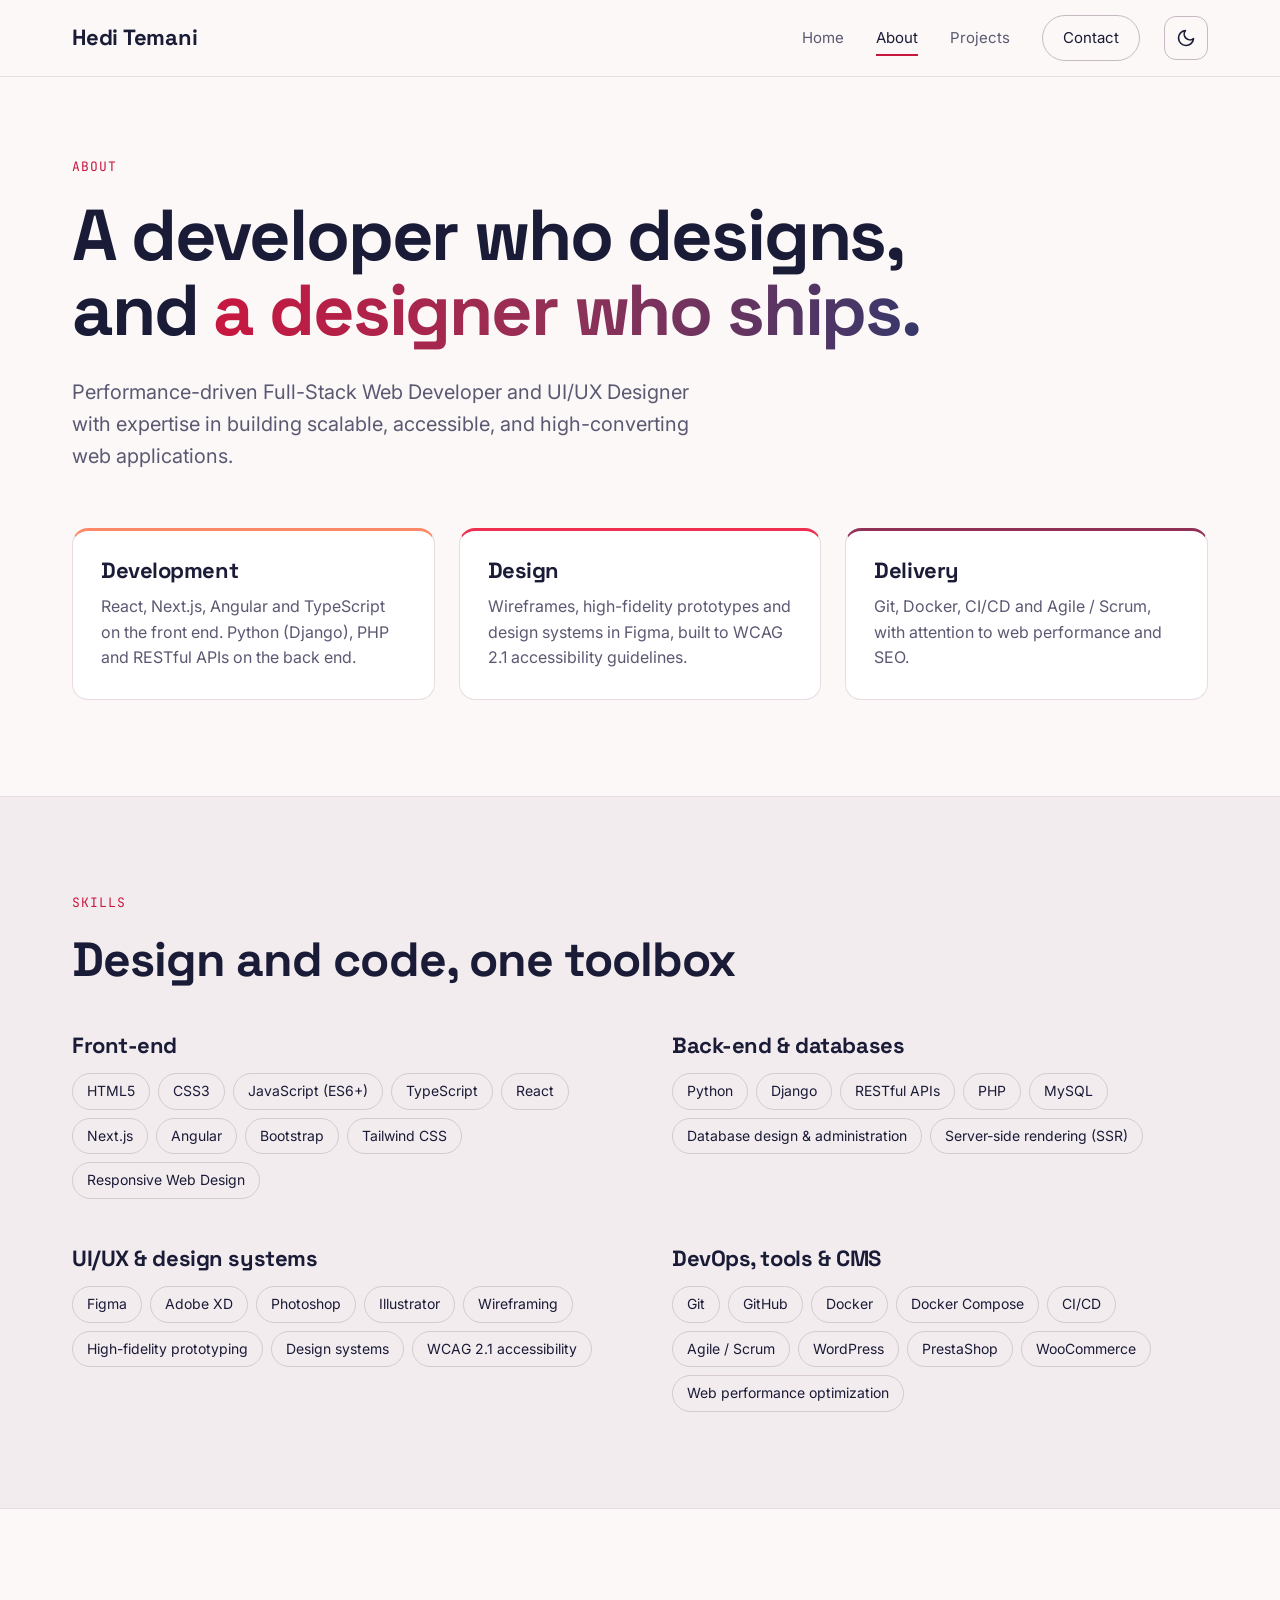
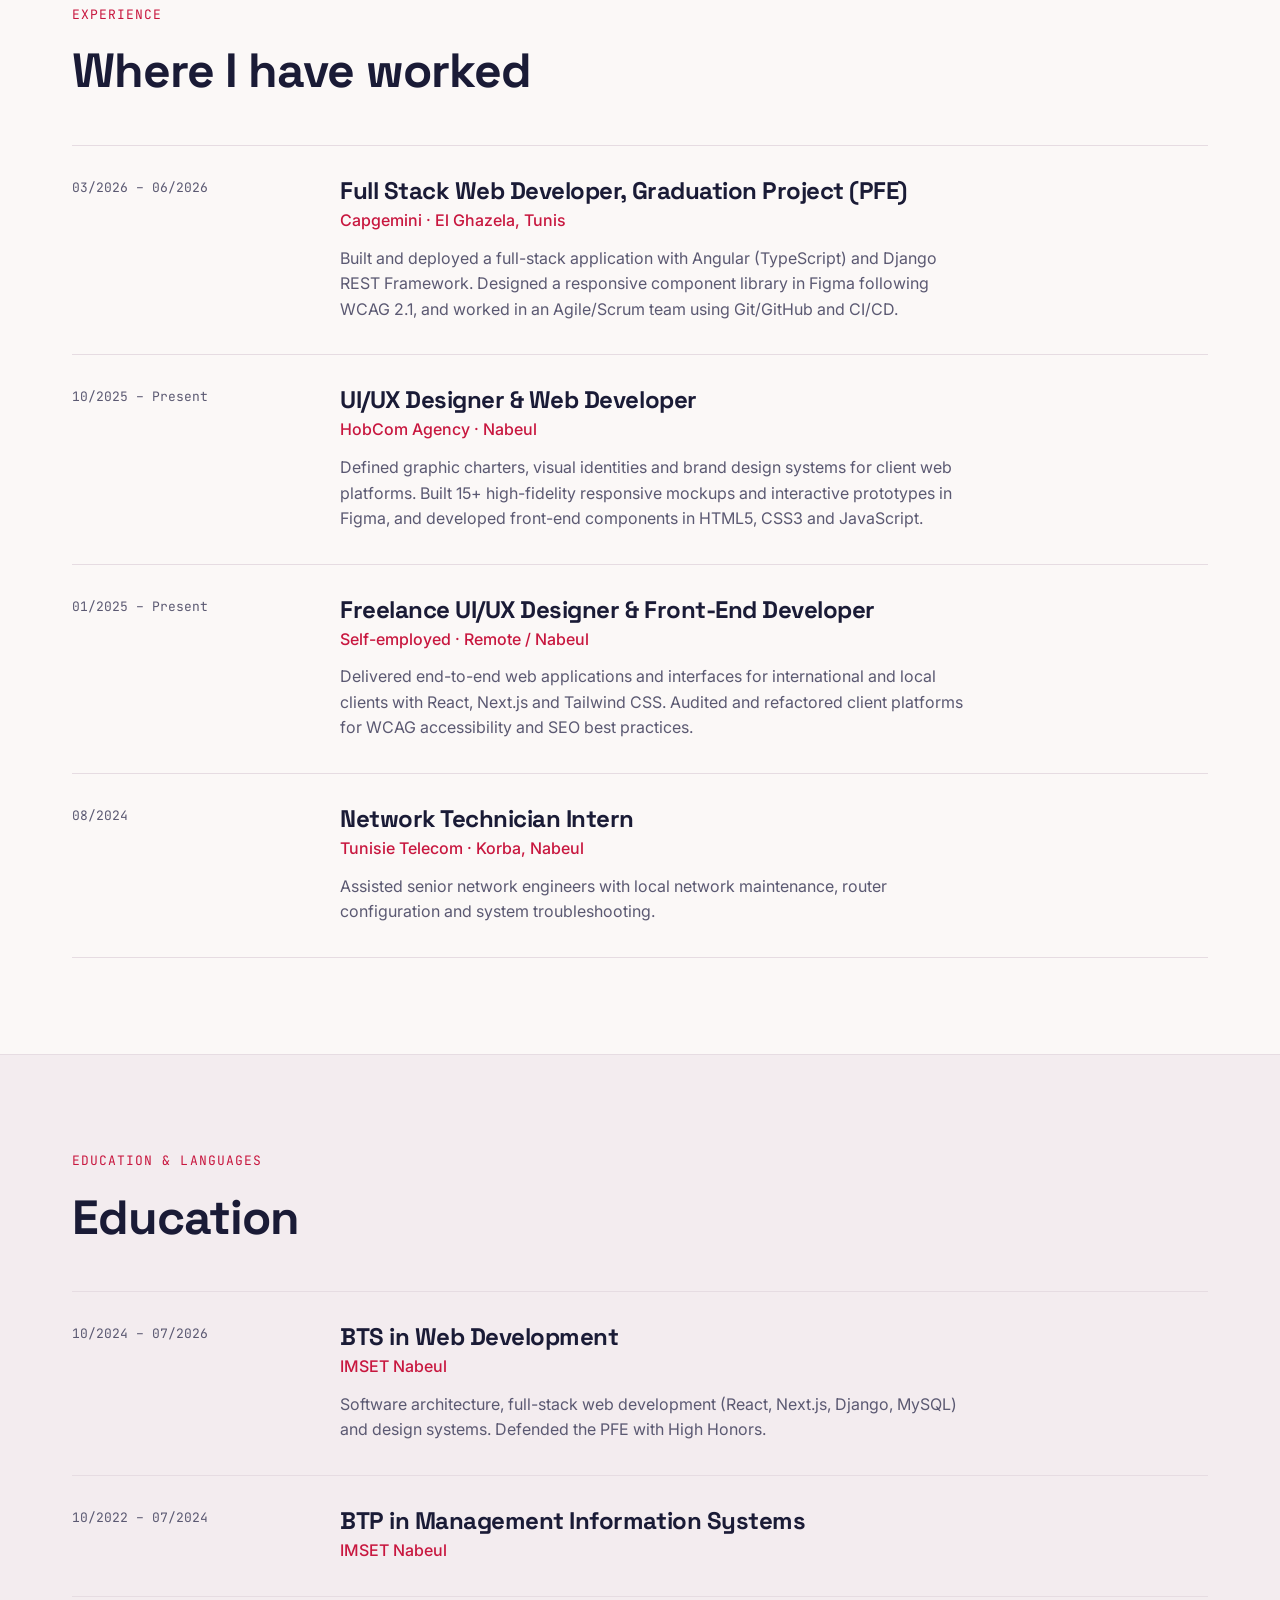
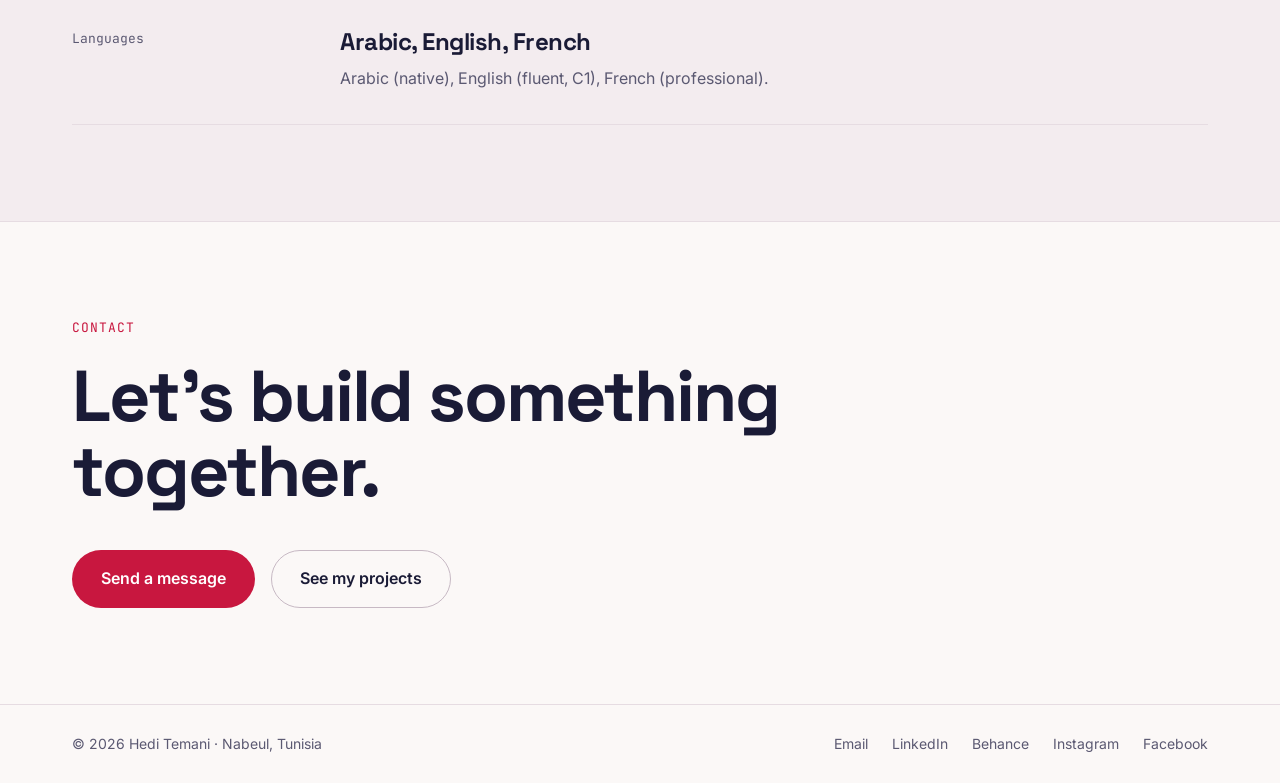
==== about.html @ 13e7d387 "first commit" ====
<!doctype html>
<html lang="en">
<head>
  <meta charset="utf-8">
  <meta name="viewport" content="width=device-width, initial-scale=1">
  <meta name="color-scheme" content="dark light">
  <script>
    (function () {
      try {
        var t = localStorage.getItem("theme");
        if (t !== "light" && t !== "dark") {
          t = window.matchMedia("(prefers-color-scheme: light)").matches ? "light" : "dark";
        }
        document.documentElement.setAttribute("data-theme", t);
      } catch (e) {}
    })();
  </script>
  <title>About | Hedi Temani</title>
  <meta name="description" content="About Hedi Temani: skills, experience and education of a Full-Stack Web Developer and UI/UX Designer.">
  <link rel="icon" href="data:image/svg+xml,%3Csvg xmlns='http://www.w3.org/2000/svg' viewBox='0 0 32 32'%3E%3Crect width='32' height='32' rx='8' fill='%2307070B'/%3E%3Ctext x='16' y='22' font-size='15' font-family='sans-serif' font-weight='700' text-anchor='middle' fill='%23FE8968'%3EHT%3C/text%3E%3C/svg%3E">
  <link rel="preconnect" href="https://fonts.googleapis.com">
  <link rel="preconnect" href="https://fonts.gstatic.com" crossorigin>
  <link href="https://fonts.googleapis.com/css2?family=Inter:wght@400;500;600&family=JetBrains+Mono:wght@500&family=Space+Grotesk:wght@500;700&display=swap" rel="stylesheet">
  <link rel="stylesheet" href="css/styles.css">
  <script src="js/main.js" defer></script>
</head>
<body>
  <a class="skip" href="#main">Skip to content</a>

  <header class="site-header">
    <div class="container header-inner">
      <a class="brand" href="index.html">Hedi Temani</a>
      <nav id="site-nav" class="site-nav" aria-label="Main">
        <a href="index.html">Home</a>
        <a href="about.html" aria-current="page">About</a>
        <a href="projects.html">Projects</a>
        <a href="contact.html" class="nav-cta">Contact</a>
      </nav>
      <div class="header-actions">
        <button class="theme-toggle" type="button" aria-label="Switch to light theme">
          <svg class="icon-sun" viewBox="0 0 24 24" fill="none" stroke="currentColor" stroke-width="2" stroke-linecap="round" stroke-linejoin="round" aria-hidden="true"><circle cx="12" cy="12" r="4"/><path d="M12 2v2M12 20v2M4.93 4.93l1.41 1.41M17.66 17.66l1.41 1.41M2 12h2M20 12h2M4.93 19.07l1.41-1.41M17.66 6.34l1.41-1.41"/></svg>
          <svg class="icon-moon" viewBox="0 0 24 24" fill="none" stroke="currentColor" stroke-width="2" stroke-linecap="round" stroke-linejoin="round" aria-hidden="true"><path d="M21 12.79A9 9 0 1 1 11.21 3 7 7 0 0 0 21 12.79z"/></svg>
        </button>
        <button class="nav-toggle" type="button" aria-expanded="false" aria-controls="site-nav">
          <span class="sr-only">Menu</span>
          <span class="bars" aria-hidden="true"></span>
        </button>
      </div>
    </div>
  </header>

  <main id="main">

    <section class="page-hero">
      <div class="container">
        <p class="eyebrow">About</p>
        <h1>A developer who designs, and <span class="grad">a designer who ships.</span></h1>
        <p class="lead">Performance-driven Full-Stack Web Developer and UI/UX Designer with expertise in building scalable, accessible, and high-converting web applications.</p>
      </div>
    </section>

    <section class="section-tight" aria-label="Profile">
      <div class="container">
        <div class="grid grid-3">
          <div class="panel">
            <h3>Development</h3>
            <p>React, Next.js, Angular and TypeScript on the front end. Python (Django), PHP and RESTful APIs on the back end.</p>
          </div>
          <div class="panel">
            <h3>Design</h3>
            <p>Wireframes, high-fidelity prototypes and design systems in Figma, built to WCAG 2.1 accessibility guidelines.</p>
          </div>
          <div class="panel">
            <h3>Delivery</h3>
            <p>Git, Docker, CI/CD and Agile / Scrum, with attention to web performance and SEO.</p>
          </div>
        </div>
      </div>
    </section>

    <section class="section section-alt" aria-labelledby="skills-title">
      <div class="container">
        <div class="section-head">
          <p class="eyebrow">Skills</p>
          <h2 id="skills-title">Design and code, one toolbox</h2>
        </div>
        <div class="grid grid-skills">

          <div class="skill-group">
            <h3>Front-end</h3>
            <ul class="tags">
              <li>HTML5</li><li>CSS3</li><li>JavaScript (ES6+)</li><li>TypeScript</li><li>React</li><li>Next.js</li><li>Angular</li><li>Bootstrap</li><li>Tailwind CSS</li><li>Responsive Web Design</li>
            </ul>
          </div>

          <div class="skill-group">
            <h3>Back-end &amp; databases</h3>
            <ul class="tags">
              <li>Python</li><li>Django</li><li>RESTful APIs</li><li>PHP</li><li>MySQL</li><li>Database design &amp; administration</li><li>Server-side rendering (SSR)</li>
            </ul>
          </div>

          <div class="skill-group">
            <h3>UI/UX &amp; design systems</h3>
            <ul class="tags">
              <li>Figma</li><li>Adobe XD</li><li>Photoshop</li><li>Illustrator</li><li>Wireframing</li><li>High-fidelity prototyping</li><li>Design systems</li><li>WCAG 2.1 accessibility</li>
            </ul>
          </div>

          <div class="skill-group">
            <h3>DevOps, tools &amp; CMS</h3>
            <ul class="tags">
              <li>Git</li><li>GitHub</li><li>Docker</li><li>Docker Compose</li><li>CI/CD</li><li>Agile / Scrum</li><li>WordPress</li><li>PrestaShop</li><li>WooCommerce</li><li>Web performance optimization</li>
            </ul>
          </div>

        </div>
      </div>
    </section>

    <section class="section" aria-labelledby="exp-title">
      <div class="container">
        <div class="section-head">
          <p class="eyebrow">Experience</p>
          <h2 id="exp-title">Where I have worked</h2>
        </div>
        <div class="timeline">

          <div class="entry">
            <p class="entry-date">03/2026 – 06/2026</p>
            <div class="entry-body">
              <h3>Full Stack Web Developer, Graduation Project (PFE)</h3>
              <p class="org">Capgemini · El Ghazela, Tunis</p>
              <p class="desc">Built and deployed a full-stack application with Angular (TypeScript) and Django REST Framework. Designed a responsive component library in Figma following WCAG 2.1, and worked in an Agile/Scrum team using Git/GitHub and CI/CD.</p>
            </div>
          </div>

          <div class="entry">
            <p class="entry-date">10/2025 – Present</p>
            <div class="entry-body">
              <h3>UI/UX Designer &amp; Web Developer</h3>
              <p class="org">HobCom Agency · Nabeul</p>
              <p class="desc">Defined graphic charters, visual identities and brand design systems for client web platforms. Built 15+ high-fidelity responsive mockups and interactive prototypes in Figma, and developed front-end components in HTML5, CSS3 and JavaScript.</p>
            </div>
          </div>

          <div class="entry">
            <p class="entry-date">01/2025 – Present</p>
            <div class="entry-body">
              <h3>Freelance UI/UX Designer &amp; Front-End Developer</h3>
              <p class="org">Self-employed · Remote / Nabeul</p>
              <p class="desc">Delivered end-to-end web applications and interfaces for international and local clients with React, Next.js and Tailwind CSS. Audited and refactored client platforms for WCAG accessibility and SEO best practices.</p>
            </div>
          </div>

          <div class="entry">
            <p class="entry-date">08/2024</p>
            <div class="entry-body">
              <h3>Network Technician Intern</h3>
              <p class="org">Tunisie Telecom · Korba, Nabeul</p>
              <p class="desc">Assisted senior network engineers with local network maintenance, router configuration and system troubleshooting.</p>
            </div>
          </div>

        </div>
      </div>
    </section>

    <section class="section section-alt" aria-labelledby="edu-title">
      <div class="container">
        <div class="section-head">
          <p class="eyebrow">Education &amp; languages</p>
          <h2 id="edu-title">Education</h2>
        </div>
        <div class="timeline">

          <div class="entry">
            <p class="entry-date">10/2024 – 07/2026</p>
            <div class="entry-body">
              <h3>BTS in Web Development</h3>
              <p class="org">IMSET Nabeul</p>
              <p class="desc">Software architecture, full-stack web development (React, Next.js, Django, MySQL) and design systems. Defended the PFE with High Honors.</p>
            </div>
          </div>

          <div class="entry">
            <p class="entry-date">10/2022 – 07/2024</p>
            <div class="entry-body">
              <h3>BTP in Management Information Systems</h3>
              <p class="org">IMSET Nabeul</p>
            </div>
          </div>

          <div class="entry">
            <p class="entry-date">Languages</p>
            <div class="entry-body">
              <h3>Arabic, English, French</h3>
              <p class="desc">Arabic (native), English (fluent, C1), French (professional).</p>
            </div>
          </div>

        </div>
      </div>
    </section>

    <section class="section cta" aria-labelledby="cta-title">
      <div class="container">
        <p class="eyebrow">Contact</p>
        <h2 id="cta-title">Let's build something together.</h2>
        <div class="btn-row">
          <a class="btn btn-primary" href="contact.html">Send a message</a>
          <a class="btn btn-ghost" href="projects.html">See my projects</a>
        </div>
      </div>
    </section>

  </main>

  <footer class="site-footer">
    <div class="container footer-inner">
      <span>© <span data-year>2026</span> Hedi Temani · Nabeul, Tunisia</span>
      <span class="footer-links">
        <a href="mailto:hedi.temani97@gmail.com">Email</a>
        <a href="https://www.linkedin.com/in/hedi-temani-780870308/" target="_blank" rel="noopener noreferrer">LinkedIn</a>
        <a href="https://www.behance.net/hedi_temani" target="_blank" rel="noopener noreferrer">Behance</a>
        <a href="https://www.instagram.com/hedi.temani/" target="_blank" rel="noopener noreferrer">Instagram</a>
        <a href="https://www.facebook.com/Hedii.Temani/" target="_blank" rel="noopener noreferrer">Facebook</a>
      </span>
    </div>
  </footer>
</body>
</html>
---- css/styles.css ----
/* ==========================================================================
   Hedi Temani — Portfolio
   Design tokens, layout, components, responsive rules
   ========================================================================== */

:root,
:root[data-theme="dark"] {
  color-scheme: dark;

  /* Brand palette */
  --indigo: #36386a;
  --plum: #913157;
  --crimson: #ef2f52;
  --coral: #fe8968;
  --grad: linear-gradient(90deg, var(--indigo), var(--plum), var(--crimson), var(--coral));

  /* Dark theme */
  --bg: #07070b;
  --bg-alt: #0d0d14;
  --surface: #12121a;
  --surface-2: #191924;
  --line: #23233a;
  --line-strong: #3d4078;
  --chip-line: #32345e;
  --text: #f6f3f5;
  --muted: #aaa9bd;
  --accent: #fe8968;
  --btn-bg: #fe8968;
  --btn-ink: #1a0a0e;
  --grad-text: linear-gradient(90deg, #fe8968, #ef2f52);
  --danger: #ff7a8a;
  --ok: #7be0b5;
  --header-bg: rgba(7, 7, 11, 0.92);
  --shadow: rgba(0, 0, 0, 0.5);
  --glow-1: rgba(239, 47, 82, 0.2);
  --glow-2: rgba(54, 56, 106, 0.55);

  --font-display: "Space Grotesk", system-ui, sans-serif;
  --font-body: "Inter", system-ui, -apple-system, "Segoe UI", sans-serif;
  --font-mono: "JetBrains Mono", ui-monospace, "SFMono-Regular", monospace;

  --container: 1200px;
}

:root[data-theme="light"] {
  color-scheme: light;
  --bg: #fbf8f7;
  --bg-alt: #f3ecef;
  --surface: #ffffff;
  --surface-2: #f0e8ec;
  --line: #e6dce2;
  --line-strong: #c7b9c4;
  --chip-line: #d6c9d2;
  --text: #1a1b36;
  --muted: #5b5972;
  --accent: #c8173f;
  --btn-bg: #c8173f;
  --btn-ink: #ffffff;
  --grad-text: linear-gradient(90deg, #c8173f, #913157, #36386a);
  --danger: #b3123a;
  --ok: #0a6f46;
  --header-bg: rgba(251, 248, 247, 0.92);
  --shadow: rgba(54, 56, 106, 0.18);
  --glow-1: rgba(254, 137, 104, 0.32);
  --glow-2: rgba(145, 49, 87, 0.16);
}

/* Same light values when the visitor's system prefers light and no choice is saved. */
@media (prefers-color-scheme: light) {
  :root:not([data-theme]) {
    color-scheme: light;
    --bg: #fbf8f7;
    --bg-alt: #f3ecef;
    --surface: #ffffff;
    --surface-2: #f0e8ec;
    --line: #e6dce2;
    --line-strong: #c7b9c4;
    --chip-line: #d6c9d2;
    --text: #1a1b36;
    --muted: #5b5972;
    --accent: #c8173f;
    --btn-bg: #c8173f;
    --btn-ink: #ffffff;
    --grad-text: linear-gradient(90deg, #c8173f, #913157, #36386a);
    --danger: #b3123a;
    --ok: #0a6f46;
    --header-bg: rgba(251, 248, 247, 0.92);
    --shadow: rgba(54, 56, 106, 0.18);
    --glow-1: rgba(254, 137, 104, 0.32);
    --glow-2: rgba(145, 49, 87, 0.16);
  }
}

/* ---------- Base ---------- */

*,
*::before,
*::after {
  box-sizing: border-box;
}

html {
  scroll-behavior: smooth;
}

body {
  margin: 0;
  background: var(--bg);
  color: var(--text);
  font-family: var(--font-body);
  font-size: 1rem;
  line-height: 1.6;
  -webkit-font-smoothing: antialiased;
}

img {
  display: block;
  max-width: 100%;
}

a {
  color: inherit;
  text-decoration: none;
}

a:hover {
  text-decoration: underline;
}

:focus-visible {
  outline: 2px solid var(--accent);
  outline-offset: 3px;
}

h1,
h2,
h3 {
  margin: 0;
  font-family: var(--font-display);
  font-weight: 700;
  letter-spacing: -0.02em;
  line-height: 1.08;
}

p {
  margin: 0;
}

.sr-only {
  position: absolute;
  width: 1px;
  height: 1px;
  padding: 0;
  margin: -1px;
  overflow: hidden;
  clip: rect(0, 0, 0, 0);
  white-space: nowrap;
  border: 0;
}

.skip {
  position: absolute;
  left: 16px;
  top: -64px;
  z-index: 100;
  padding: 10px 16px;
  border-radius: 8px;
  background: var(--btn-bg);
  color: var(--btn-ink);
  font-weight: 600;
}

.skip:focus {
  top: 16px;
}

.container {
  max-width: var(--container);
  margin: 0 auto;
  padding: 0 32px;
}

/* ---------- Header and navigation ---------- */

.site-header {
  position: sticky;
  top: 0;
  z-index: 50;
  border-bottom: 1px solid var(--line);
  background: var(--header-bg);
  backdrop-filter: blur(8px);
}

.header-inner {
  display: flex;
  align-items: center;
  justify-content: space-between;
  gap: 24px;
  min-height: 76px;
}

.brand {
  font-family: var(--font-display);
  font-size: 1.375rem;
  font-weight: 700;
  letter-spacing: -0.01em;
}

.brand:hover {
  text-decoration: none;
}

.site-nav {
  display: flex;
  align-items: center;
  gap: 32px;
  color: var(--muted);
  font-size: 0.9375rem;
}

.site-nav a[aria-current="page"] {
  color: var(--text);
}

.site-nav .nav-cta {
  padding: 10px 20px;
  border: 1px solid var(--line-strong);
  border-radius: 999px;
  color: var(--text);
}

.nav-toggle {
  display: none;
  align-items: center;
  justify-content: center;
  width: 44px;
  height: 44px;
  border: 1px solid var(--line-strong);
  border-radius: 12px;
  background: transparent;
  color: var(--text);
  cursor: pointer;
}

.bars {
  position: relative;
  display: block;
  width: 18px;
  height: 2px;
  border-radius: 2px;
  background: currentColor;
}

.bars::before,
.bars::after {
  content: "";
  position: absolute;
  left: 0;
  width: 18px;
  height: 2px;
  border-radius: 2px;
  background: currentColor;
}

.bars::before {
  top: -6px;
}

.bars::after {
  top: 6px;
}

/* ---------- Typography helpers ---------- */

.eyebrow {
  margin-bottom: 20px;
  color: var(--accent);
  font-family: var(--font-mono);
  font-size: 0.8125rem;
  letter-spacing: 0.08em;
  text-transform: uppercase;
}

.lead {
  max-width: 40rem;
  margin-top: 28px;
  color: var(--muted);
  font-size: 1.25rem;
  line-height: 1.6;
}

.muted {
  color: var(--muted);
}

/* ---------- Buttons ---------- */

.btn {
  display: inline-flex;
  align-items: center;
  justify-content: center;
  padding: 15px 28px;
  border: 1px solid transparent;
  border-radius: 999px;
  background: transparent;
  color: var(--text);
  cursor: pointer;
  font: inherit;
  font-weight: 600;
}

.btn:hover {
  text-decoration: none;
  filter: brightness(1.1);
}

.btn:disabled {
  cursor: not-allowed;
  opacity: 0.6;
}

.btn-primary {
  background: var(--btn-bg);
  color: var(--btn-ink);
}

.btn-ghost {
  border-color: var(--line-strong);
}

.btn-row {
  display: flex;
  flex-wrap: wrap;
  gap: 16px;
  margin-top: 40px;
}

/* ---------- Sections ---------- */

.hero {
  padding: 96px 0 72px;
}

.hero h1 {
  max-width: 960px;
  font-size: clamp(2.75rem, 7vw, 5.5rem);
  letter-spacing: -0.03em;
  line-height: 1.02;
}

.hero .where {
  margin-top: 40px;
  color: var(--muted);
  font-size: 0.9375rem;
}

.page-hero {
  padding: 80px 0 56px;
}

.page-hero h1 {
  max-width: 900px;
  font-size: clamp(2.5rem, 6vw, 4.5rem);
  letter-spacing: -0.03em;
  line-height: 1.04;
}

.section {
  padding: 96px 0;
}

.section-tight {
  padding: 0 0 96px;
}

.section-alt {
  border-top: 1px solid var(--line);
  border-bottom: 1px solid var(--line);
  background: var(--bg-alt);
}

.section-head {
  margin-bottom: 48px;
}

.section-head h2 {
  font-size: clamp(2rem, 4vw, 3rem);
}

.section-foot {
  margin-top: 48px;
}

/* ---------- Grids ---------- */

.grid {
  display: grid;
  gap: 24px;
}

.grid-3 {
  grid-template-columns: repeat(auto-fit, minmax(min(100%, 260px), 1fr));
}

.grid-2 {
  grid-template-columns: repeat(auto-fit, minmax(min(100%, 420px), 1fr));
  gap: 32px;
}

.grid-skills {
  grid-template-columns: repeat(auto-fit, minmax(min(100%, 420px), 1fr));
  gap: 48px 64px;
}

/* ---------- Stats ---------- */

.stat {
  padding: 28px;
  border: 1px solid var(--line);
  border-radius: 16px;
  background: var(--surface);
}

.stat strong {
  display: block;
  color: var(--accent);
  font-family: var(--font-display);
  font-size: 3.5rem;
  line-height: 1;
}

.stat p {
  margin-top: 12px;
  font-size: 1.0625rem;
}

.stat .source {
  margin-top: 8px;
  color: var(--muted);
  font-family: var(--font-mono);
  font-size: 0.75rem;
  text-transform: uppercase;
}

/* ---------- Project cards and screenshots ---------- */

.shot {
  display: flex;
  align-items: center;
  justify-content: center;
  aspect-ratio: 16 / 10;
  padding: 16px;
  border: 1px dashed var(--line-strong);
  border-radius: 12px;
  background: var(--surface-2);
  color: var(--muted);
  font-family: var(--font-mono);
  font-size: 0.8125rem;
  text-align: center;
}

.shot-img {
  width: 100%;
  aspect-ratio: 16 / 10;
  border: 1px solid var(--line);
  border-radius: 12px;
  object-fit: cover;
}

.card {
  display: block;
  padding: 20px;
  border: 1px solid var(--line);
  border-radius: 20px;
  background: var(--surface);
  transition: border-color 0.2s, transform 0.2s;
}

a.card:hover {
  border-color: var(--line-strong);
  text-decoration: none;
  transform: translateY(-2px);
}

.card-body {
  padding: 24px 8px 8px;
}

.card h3 {
  margin-top: 8px;
  font-size: 1.75rem;
}

.card p {
  margin-top: 12px;
  color: var(--muted);
}

.card .link-arrow {
  margin-top: 20px;
  color: var(--accent);
  font-weight: 600;
}

.meta {
  color: var(--muted);
  font-family: var(--font-mono);
  font-size: 0.75rem;
  letter-spacing: 0.04em;
  text-transform: uppercase;
}

.tags {
  display: flex;
  flex-wrap: wrap;
  gap: 8px;
  margin: 16px 0 0;
  padding: 0;
  list-style: none;
}

.tags li {
  padding: 6px 14px;
  border: 1px solid var(--chip-line);
  border-radius: 999px;
  font-size: 0.875rem;
}

.skill-group h3 {
  margin-bottom: 16px;
  font-size: 1.375rem;
}

.skill-group .tags {
  margin-top: 0;
}

/* ---------- Projects page ---------- */

.project {
  display: grid;
  grid-template-columns: repeat(auto-fit, minmax(min(100%, 420px), 1fr));
  gap: 40px;
  align-items: start;
  padding: 56px 0;
  border-top: 1px solid var(--line);
}

.project:last-of-type {
  border-bottom: 1px solid var(--line);
}

.project h2 {
  margin-top: 8px;
  font-size: clamp(1.75rem, 3vw, 2.25rem);
}

.project .desc {
  margin-top: 16px;
  color: var(--muted);
  font-size: 1.0625rem;
}

.facts {
  display: grid;
  grid-template-columns: auto 1fr;
  gap: 10px 20px;
  margin: 24px 0 0;
}

.facts dt {
  padding-top: 3px;
  color: var(--muted);
  font-family: var(--font-mono);
  font-size: 0.75rem;
  text-transform: uppercase;
}

.facts dd {
  margin: 0;
}

.result {
  display: flex;
  align-items: center;
  gap: 20px;
  margin-top: 24px;
  padding: 20px 24px;
  border: 1px solid var(--line);
  border-radius: 14px;
  background: var(--surface);
}

.result strong {
  color: var(--accent);
  font-family: var(--font-display);
  font-size: 2.5rem;
  line-height: 1;
}

/* ---------- About page ---------- */

.about-intro {
  max-width: 44rem;
  font-size: 1.25rem;
  line-height: 1.7;
}

.about-intro + .about-intro {
  margin-top: 20px;
  color: var(--muted);
}

.panel {
  padding: 28px;
  border: 1px solid var(--line);
  border-radius: 16px;
  background: var(--surface);
}

.panel h3 {
  margin-bottom: 12px;
  font-size: 1.375rem;
}

.panel p {
  color: var(--muted);
}

.timeline {
  border-top: 1px solid var(--line);
}

.entry {
  display: flex;
  flex-wrap: wrap;
  gap: 12px 48px;
  padding: 32px 0;
  border-bottom: 1px solid var(--line);
}

.entry-date {
  flex: 0 0 220px;
  color: var(--muted);
  font-family: var(--font-mono);
  font-size: 0.8125rem;
}

.entry-body {
  flex: 1 1 420px;
  min-width: 0;
}

.entry h3 {
  font-size: 1.5rem;
}

.entry .org {
  margin-top: 4px;
  color: var(--accent);
  font-weight: 500;
}

.entry .desc {
  max-width: 640px;
  margin-top: 12px;
  color: var(--muted);
}

/* ---------- Contact page ---------- */

.contact-grid {
  display: grid;
  grid-template-columns: minmax(0, 1.4fr) minmax(0, 1fr);
  gap: 64px;
  align-items: start;
}

.field {
  margin-bottom: 8px;
}

.field label {
  display: block;
  margin-bottom: 8px;
  font-size: 0.9375rem;
  font-weight: 500;
}

.field input,
.field textarea {
  width: 100%;
  padding: 14px 16px;
  border: 1px solid var(--line-strong);
  border-radius: 12px;
  background: var(--surface);
  color: var(--text);
  font: inherit;
}

.field textarea {
  min-height: 160px;
  resize: vertical;
}

.field input:focus,
.field textarea:focus {
  border-color: var(--accent);
  outline: 2px solid var(--accent);
  outline-offset: 1px;
}

.field [aria-invalid="true"] {
  border-color: var(--danger);
}

.field-error {
  min-height: 1.5rem;
  margin-top: 6px;
  color: var(--danger);
  font-size: 0.875rem;
}

.form-status {
  margin-top: 16px;
  font-weight: 500;
}

.form-status.ok {
  color: var(--ok);
}

.form-status.err {
  color: var(--danger);
}

.hp {
  position: absolute;
  left: -9999px;
}

.info-list {
  margin: 0;
  padding: 0;
  list-style: none;
}

.info-list li {
  padding: 20px 0;
  border-top: 1px solid var(--line);
}

.info-list li:last-child {
  border-bottom: 1px solid var(--line);
}

.info-list .meta {
  display: block;
  margin-bottom: 6px;
}

/* ---------- CTA band and footer ---------- */

.cta h2 {
  max-width: 820px;
  font-size: clamp(2.5rem, 6vw, 4.5rem);
  letter-spacing: -0.03em;
  line-height: 1.05;
}

.site-footer {
  padding: 28px 0;
  border-top: 1px solid var(--line);
  color: var(--muted);
  font-size: 0.875rem;
}

.footer-inner {
  display: flex;
  flex-wrap: wrap;
  justify-content: space-between;
  gap: 16px;
}

.footer-links {
  display: flex;
  flex-wrap: wrap;
  gap: 8px 24px;
}

/* ---------- Responsive ---------- */

@media (max-width: 860px) {
  .contact-grid {
    grid-template-columns: 1fr;
    gap: 48px;
  }
}

@media (max-width: 760px) {
  .container {
    padding: 0 20px;
  }

  .header-inner {
    min-height: 68px;
  }

  .nav-toggle {
    display: inline-flex;
  }

  .site-nav {
    position: absolute;
    top: 100%;
    left: 0;
    right: 0;
    display: none;
    flex-direction: column;
    align-items: stretch;
    gap: 0;
    padding: 8px 20px 20px;
    border-bottom: 1px solid var(--line);
    background: var(--bg);
    font-size: 1rem;
  }

  .site-nav.is-open {
    display: flex;
  }

  .site-nav a {
    padding: 14px 0;
    border-bottom: 1px solid var(--line);
  }

  .site-nav .nav-cta {
    margin-top: 16px;
    padding: 14px 20px;
    border: 1px solid var(--line-strong);
    text-align: center;
  }

  .hero {
    padding: 56px 0 48px;
  }

  .page-hero {
    padding: 48px 0 40px;
  }

  .lead {
    font-size: 1.0625rem;
  }

  .btn-row {
    flex-direction: column;
  }

  .section {
    padding: 64px 0;
  }

  .section-tight {
    padding-bottom: 64px;
  }

  .section-head {
    margin-bottom: 32px;
  }

  .card h3 {
    font-size: 1.5rem;
  }

  .project {
    gap: 28px;
    padding: 40px 0;
  }

  .entry {
    gap: 8px;
    padding: 24px 0;
  }

  .entry-date {
    flex-basis: 100%;
  }

  .grid-skills {
    gap: 36px;
  }
}

@media (prefers-reduced-motion: reduce) {
  html {
    scroll-behavior: auto;
  }

  * {
    transition: none !important;
  }
}

/* ==========================================================================
   Motion
   Reveal states are added by js/main.js, so without JavaScript every
   element stays visible.
   ========================================================================== */

[data-reveal] {
  opacity: 0;
  transform: translateY(28px);
  transition:
    opacity 0.7s ease var(--d, 0ms),
    transform 0.7s cubic-bezier(0.2, 0.7, 0.2, 1) var(--d, 0ms);
}

[data-reveal].is-visible {
  opacity: 1;
  transform: none;
}

/* Hero glow */
.hero {
  position: relative;
  overflow: hidden;
}

.hero .container {
  position: relative;
  z-index: 1;
}

.hero::before {
  content: "";
  position: absolute;
  top: -180px;
  right: -120px;
  width: 560px;
  height: 560px;
  border-radius: 50%;
  background: radial-gradient(circle at center, var(--glow-1), transparent 65%);
  pointer-events: none;
  animation: float 14s ease-in-out infinite alternate;
}

@keyframes float {
  from {
    transform: translate(0, 0) scale(1);
  }
  to {
    transform: translate(-70px, 50px) scale(1.12);
  }
}

/* Scroll progress bar */
.progress {
  position: fixed;
  top: 0;
  left: 0;
  right: 0;
  z-index: 60;
  height: 3px;
  background: var(--grad);
  transform: scaleX(0);
  transform-origin: 0 50%;
  pointer-events: none;
}

/* Header shadow after scrolling */
.site-header {
  transition: box-shadow 0.25s ease;
}

.site-header.is-scrolled {
  box-shadow: 0 8px 24px var(--shadow);
}

/* Hover and focus feedback */
.btn {
  transition: transform 0.2s ease, filter 0.2s ease, border-color 0.2s ease;
}

.btn:hover {
  transform: translateY(-2px);
}

.btn-ghost:hover {
  border-color: var(--accent);
}

.card .link-arrow {
  display: inline-block;
  transition: transform 0.2s ease;
}

a.card:hover .link-arrow {
  transform: translateX(6px);
}

.card .shot {
  transition: border-color 0.2s ease;
}

a.card:hover .shot {
  border-color: var(--accent);
}

.stat,
.panel {
  transition: border-color 0.2s ease, transform 0.2s ease;
}

.stat:hover,
.panel:hover {
  border-color: var(--line-strong);
  transform: translateY(-3px);
}

.tags li {
  transition: border-color 0.2s ease, transform 0.2s ease;
}

.tags li:hover {
  border-color: var(--accent);
  transform: translateY(-2px);
}

@media (min-width: 761px) {
  .site-nav a:not(.nav-cta) {
    position: relative;
    padding: 4px 0;
  }

  .site-nav a:not(.nav-cta)::after {
    content: "";
    position: absolute;
    left: 0;
    right: 0;
    bottom: -2px;
    height: 2px;
    background: var(--accent);
    transform: scaleX(0);
    transform-origin: left;
    transition: transform 0.25s ease;
  }

  .site-nav a:not(.nav-cta):hover::after,
  .site-nav a[aria-current="page"]:not(.nav-cta)::after {
    transform: scaleX(1);
  }

  .site-nav a:hover {
    text-decoration: none;
  }

  .site-nav .nav-cta {
    transition: border-color 0.2s ease;
  }

  .site-nav .nav-cta:hover {
    border-color: var(--accent);
  }
}

@media (prefers-reduced-motion: reduce) {
  [data-reveal] {
    opacity: 1 !important;
    transform: none !important;
  }

  .hero::before {
    animation: none;
  }

  .progress {
    display: none;
  }
}

/* ==========================================================================
   Themes and palette accents
   ========================================================================== */

::selection {
  background: var(--btn-bg);
  color: var(--btn-ink);
}

/* Gradient text */
.grad {
  color: var(--accent);
}

@supports ((-webkit-background-clip: text) or (background-clip: text)) {
  .grad {
    background: var(--grad-text);
    -webkit-background-clip: text;
    background-clip: text;
    -webkit-text-fill-color: transparent;
    color: transparent;
    -webkit-box-decoration-break: clone;
    box-decoration-break: clone;
  }
}

/* Second hero glow */
.hero::after {
  content: "";
  position: absolute;
  bottom: 14px;
  left: -160px;
  width: 520px;
  height: 520px;
  border-radius: 50%;
  background: radial-gradient(circle closest-side, var(--glow-2), transparent);
  pointer-events: none;
  animation: drift 18s ease-in-out infinite alternate;
}

@keyframes drift {
  from {
    transform: translateX(0) scale(1);
  }
  to {
    transform: translateX(90px) scale(1.04);
  }
}

/* Palette-colored top edge on highlight cards */
.stat,
.panel {
  border-top-width: 3px;
}

.stat:nth-child(3n + 1),
.panel:nth-child(3n + 1) {
  border-top-color: var(--coral);
}

.stat:nth-child(3n + 2),
.panel:nth-child(3n + 2) {
  border-top-color: var(--crimson);
}

.stat:nth-child(3n + 3),
.panel:nth-child(3n + 3) {
  border-top-color: var(--plum);
}

/* Header actions and theme toggle */
.header-actions {
  display: flex;
  align-items: center;
  gap: 12px;
}

.site-nav {
  margin-left: auto;
}

.theme-toggle {
  display: inline-flex;
  align-items: center;
  justify-content: center;
  width: 44px;
  height: 44px;
  border: 1px solid var(--line-strong);
  border-radius: 12px;
  background: transparent;
  color: var(--text);
  cursor: pointer;
  transition: border-color 0.2s ease;
}

.theme-toggle:hover {
  border-color: var(--accent);
}

.theme-toggle svg {
  width: 20px;
  height: 20px;
}

.theme-toggle .icon-moon {
  display: none;
}

:root[data-theme="light"] .theme-toggle .icon-sun {
  display: none;
}

:root[data-theme="light"] .theme-toggle .icon-moon {
  display: inline;
}

@media (prefers-color-scheme: light) {
  :root:not([data-theme]) .theme-toggle .icon-sun {
    display: none;
  }

  :root:not([data-theme]) .theme-toggle .icon-moon {
    display: inline;
  }
}

/* Smooth color change while switching theme */
.theme-anim,
.theme-anim *,
.theme-anim *::before,
.theme-anim *::after {
  transition: background-color 0.35s ease, color 0.35s ease, border-color 0.35s ease !important;
}

@media (prefers-reduced-motion: reduce) {
  .hero::after {
    animation: none;
  }
}
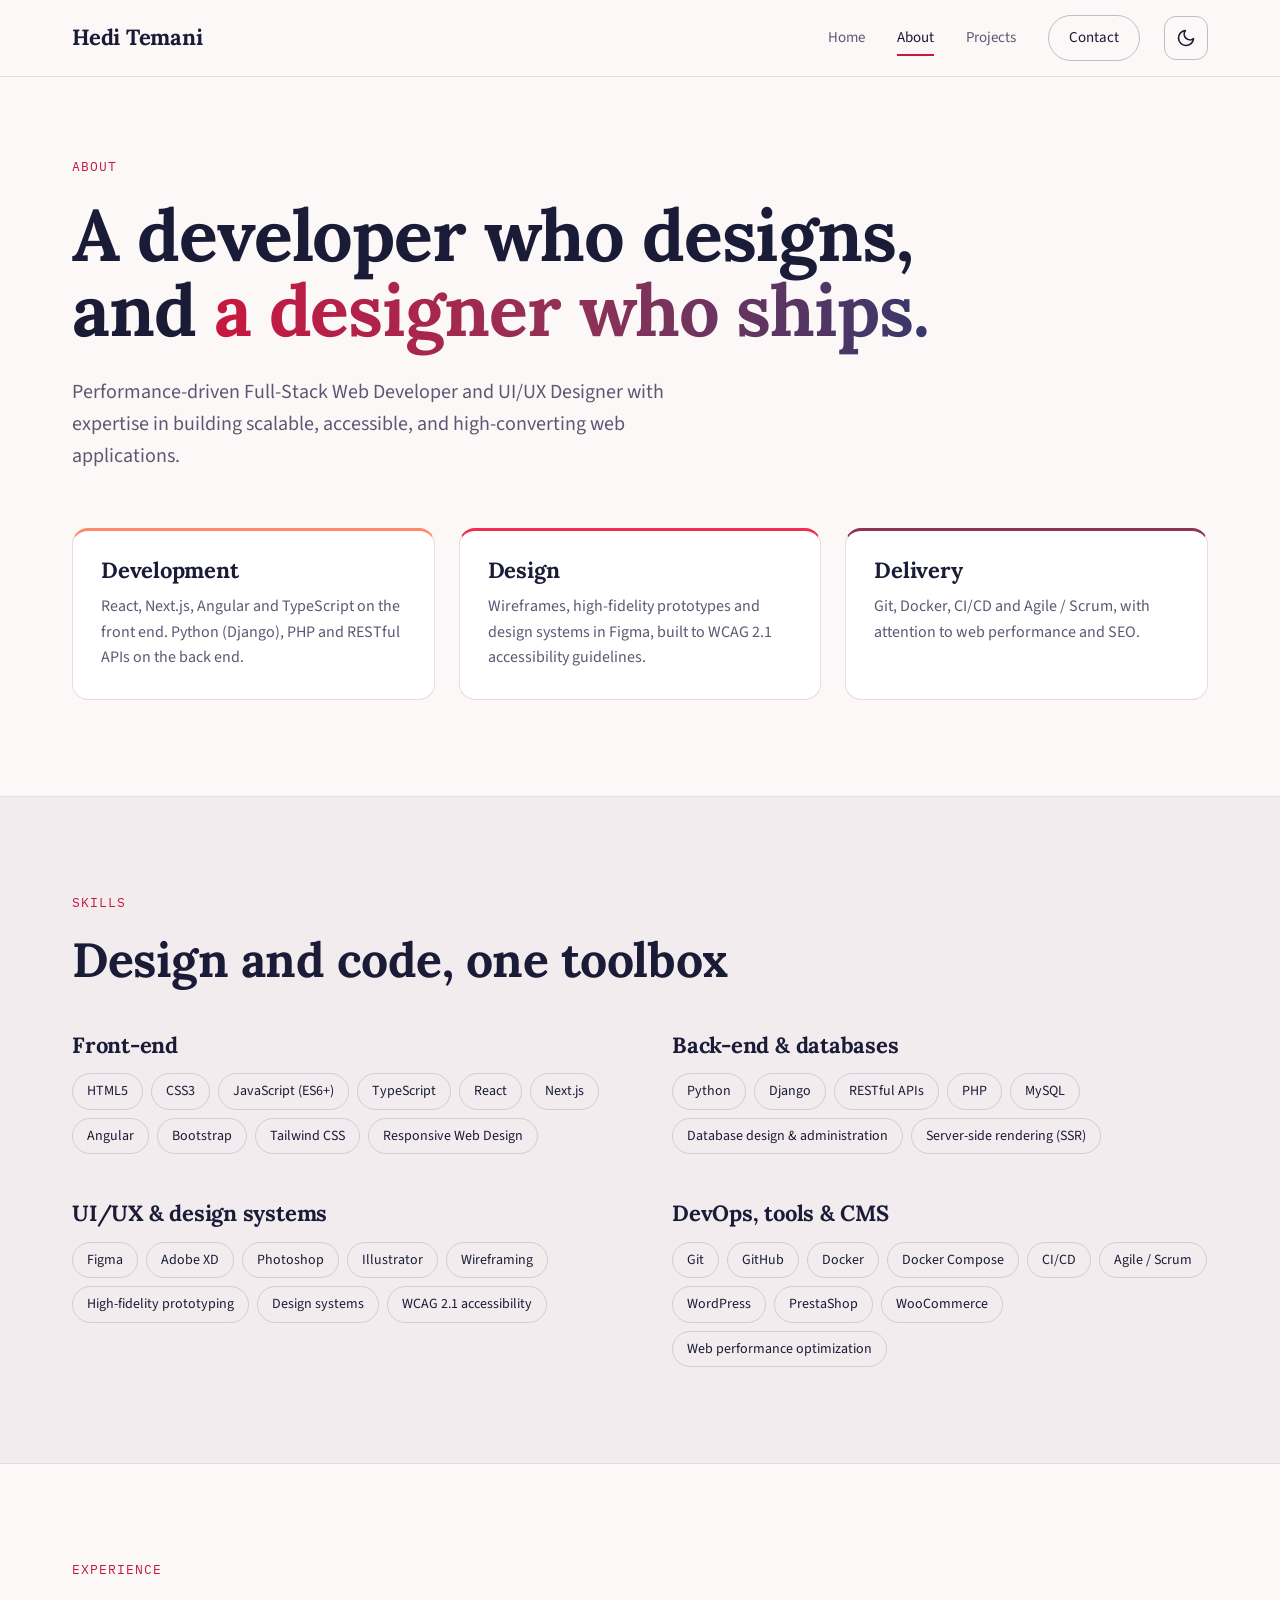
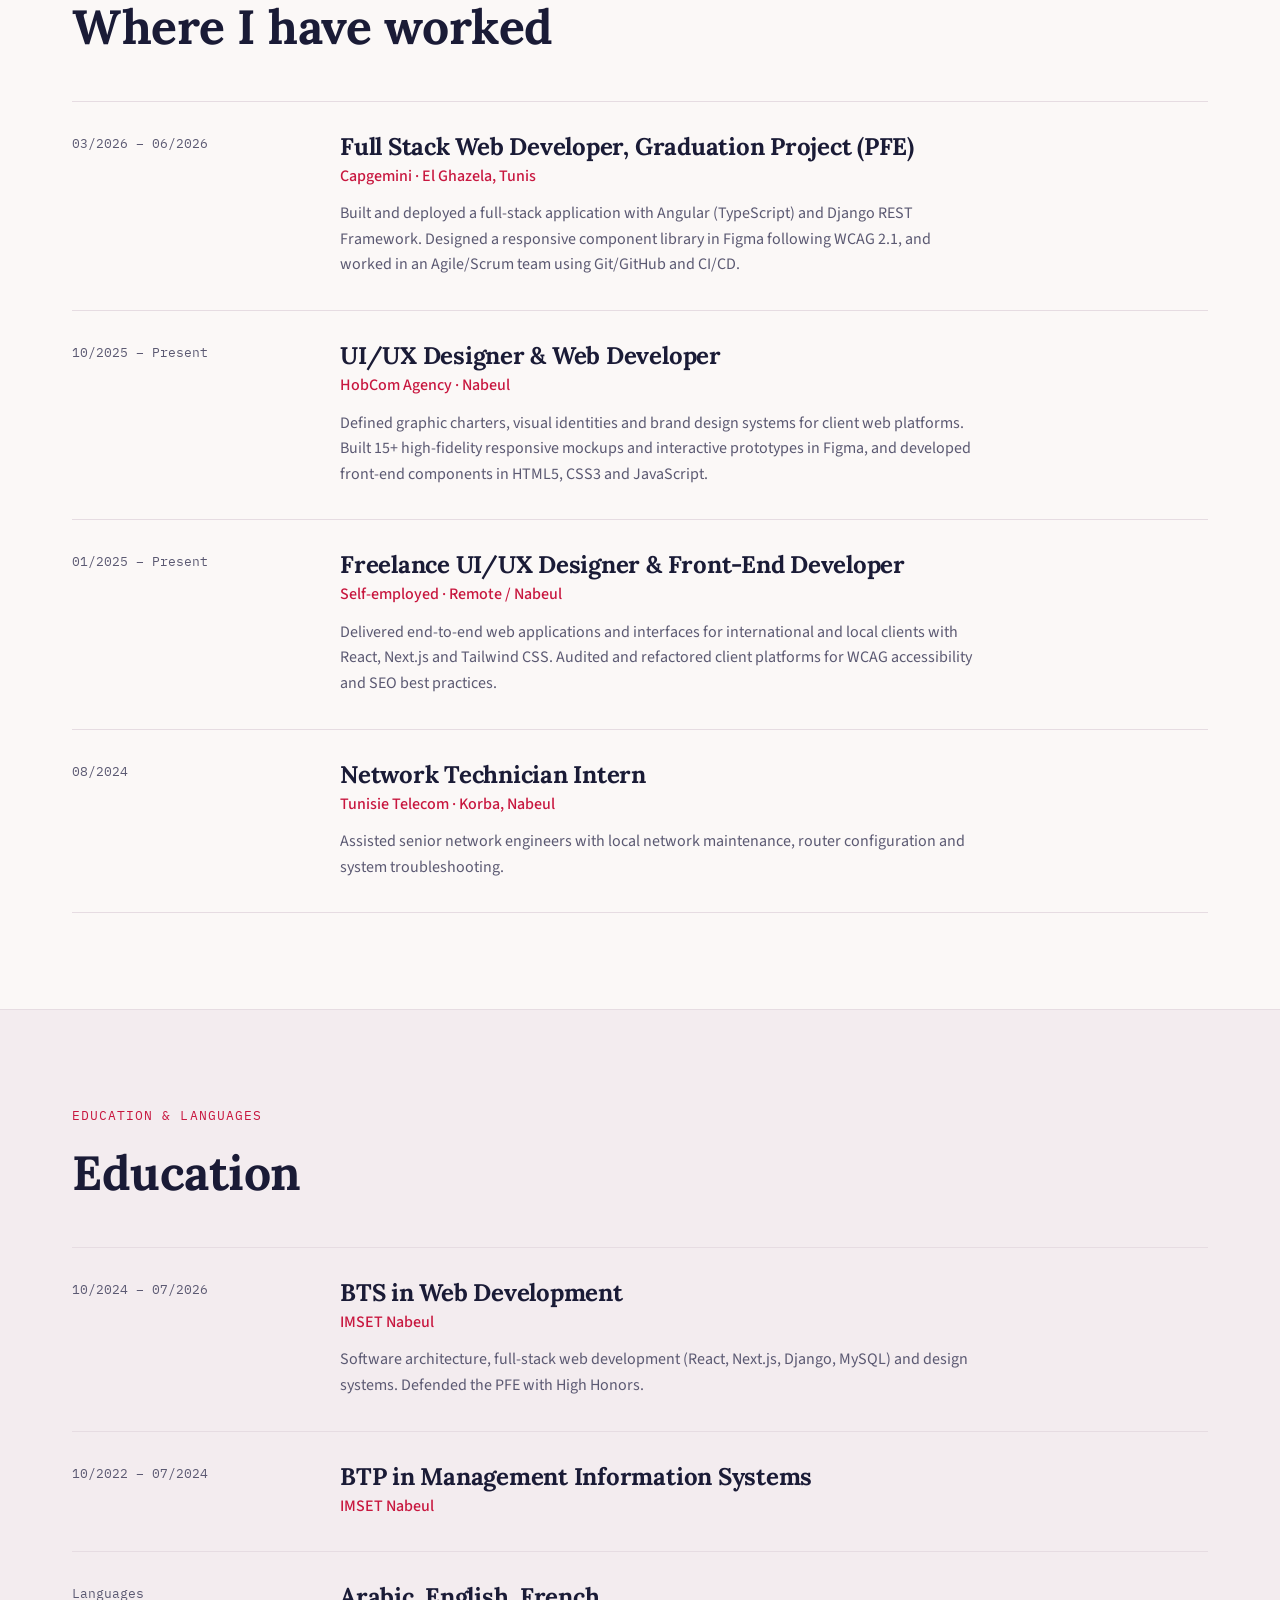
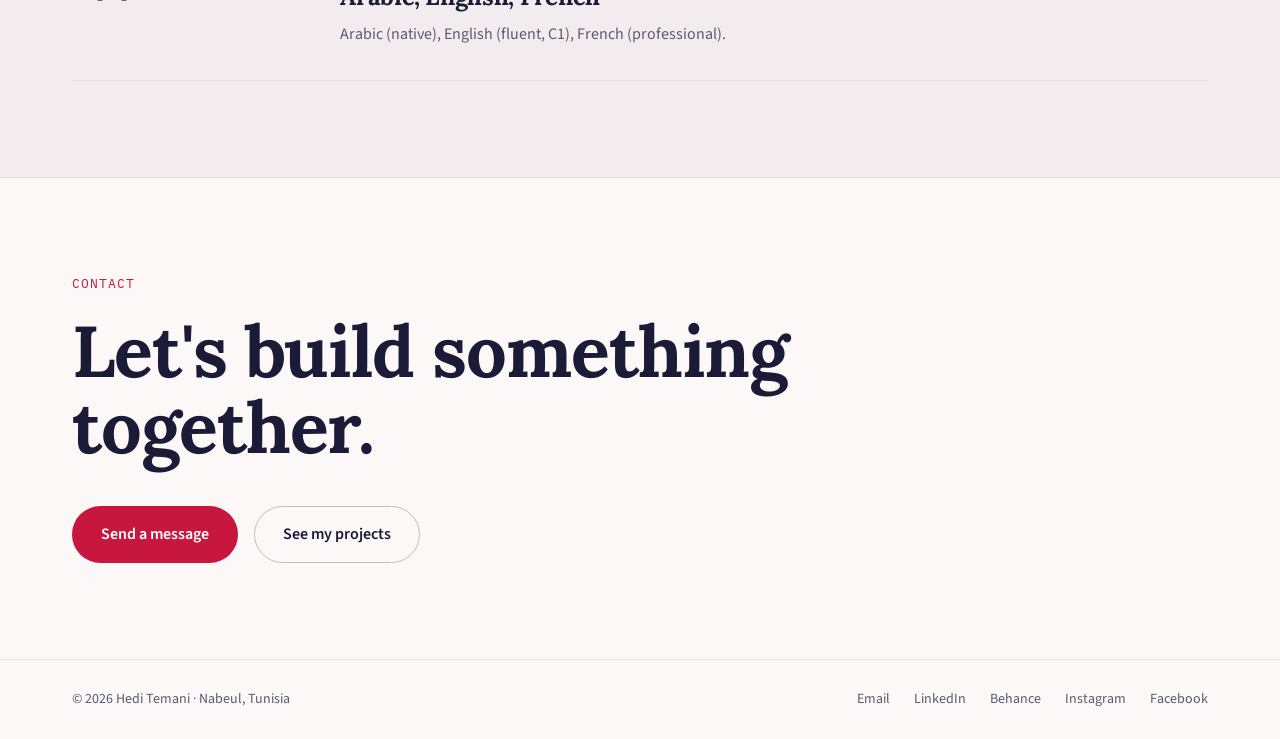
==== commit 70ba394e: "Update font styles across multiple pages for consistency and improved readability" ====
--- a/about.html
+++ b/about.html
@@ -20,7 +20,7 @@
   <link rel="icon" href="data:image/svg+xml,%3Csvg xmlns='http://www.w3.org/2000/svg' viewBox='0 0 32 32'%3E%3Crect width='32' height='32' rx='8' fill='%2307070B'/%3E%3Ctext x='16' y='22' font-size='15' font-family='sans-serif' font-weight='700' text-anchor='middle' fill='%23FE8968'%3EHT%3C/text%3E%3C/svg%3E">
   <link rel="preconnect" href="https://fonts.googleapis.com">
   <link rel="preconnect" href="https://fonts.gstatic.com" crossorigin>
-  <link href="https://fonts.googleapis.com/css2?family=Inter:wght@400;500;600&family=JetBrains+Mono:wght@500&family=Space+Grotesk:wght@500;700&display=swap" rel="stylesheet">
+  <link href="https://fonts.googleapis.com/css2?family=IBM+Plex+Mono:wght@500&family=Lora:wght@500;600;700&family=Source+Sans+3:wght@400;500;600;700&display=swap" rel="stylesheet">
   <link rel="stylesheet" href="css/styles.css">
   <script src="js/main.js" defer></script>
 </head>
--- a/css/styles.css
+++ b/css/styles.css
@@ -1,8 +1,3 @@
-/* ==========================================================================
-   Hedi Temani — Portfolio
-   Design tokens, layout, components, responsive rules
-   ========================================================================== */
-
 :root,
 :root[data-theme="dark"] {
   color-scheme: dark;
@@ -35,9 +30,9 @@
   --glow-1: rgba(239, 47, 82, 0.2);
   --glow-2: rgba(54, 56, 106, 0.55);
 
-  --font-display: "Space Grotesk", system-ui, sans-serif;
-  --font-body: "Inter", system-ui, -apple-system, "Segoe UI", sans-serif;
-  --font-mono: "JetBrains Mono", ui-monospace, "SFMono-Regular", monospace;
+  --font-display: "Lora", Georgia, serif;
+  --font-body: "Source Sans 3", system-ui, -apple-system, "Segoe UI", sans-serif;
+  --font-mono: "IBM Plex Mono", ui-monospace, "SFMono-Regular", monospace;
 
   --container: 1200px;
 }
@@ -138,7 +133,7 @@
   margin: 0;
   font-family: var(--font-display);
   font-weight: 700;
-  letter-spacing: -0.02em;
+  letter-spacing: -0.01em;
   line-height: 1.08;
 }
 
@@ -344,7 +339,7 @@
 .hero h1 {
   max-width: 960px;
   font-size: clamp(2.75rem, 7vw, 5.5rem);
-  letter-spacing: -0.03em;
+  letter-spacing: -0.015em;
   line-height: 1.02;
 }
 
@@ -361,7 +356,7 @@
 .page-hero h1 {
   max-width: 900px;
   font-size: clamp(2.5rem, 6vw, 4.5rem);
-  letter-spacing: -0.03em;
+  letter-spacing: -0.015em;
   line-height: 1.04;
 }
 
@@ -598,6 +593,39 @@
   line-height: 1;
 }
 
+.project-repos {
+  margin-top: 24px;
+  padding: 20px;
+  border: 1px solid var(--line);
+  border-radius: 14px;
+  background: var(--surface);
+}
+
+.project-repos-title {
+  font-family: var(--font-display);
+  font-size: 1.125rem;
+  font-weight: 700;
+}
+
+.project-repos-desc {
+  margin-top: 4px;
+  color: var(--muted);
+  font-size: 0.9375rem;
+}
+
+.project-repo-links {
+  display: flex;
+  flex-wrap: wrap;
+  gap: 10px;
+  margin-top: 16px;
+}
+
+.project-repo-link {
+  gap: 8px;
+  padding: 10px 16px;
+  font-size: 0.875rem;
+}
+
 /* ---------- About page ---------- */
 
 .about-intro {
@@ -739,24 +767,173 @@
   left: -9999px;
 }
 
-.info-list {
-  margin: 0;
-  padding: 0;
-  list-style: none;
-}
-
-.info-list li {
-  padding: 20px 0;
-  border-top: 1px solid var(--line);
-}
-
-.info-list li:last-child {
-  border-bottom: 1px solid var(--line);
-}
-
-.info-list .meta {
+.contact-aside {
+  position: relative;
+}
+
+.contact-aside-heading {
+  margin-bottom: 24px;
+}
+
+.contact-aside-heading h2 {
+  margin-top: 8px;
+  font-size: clamp(1.75rem, 3vw, 2.25rem);
+}
+
+.contact-aside-heading > p:last-child {
+  margin-top: 10px;
+  color: var(--muted);
+}
+
+.contact-methods {
+  display: grid;
+  gap: 12px;
+}
+
+.contact-method {
+  display: flex;
+  align-items: center;
+  gap: 14px;
+  min-width: 0;
+  padding: 16px;
+  border: 1px solid var(--line);
+  border-radius: 14px;
+  background: var(--surface);
+  transition: border-color 0.2s ease, transform 0.2s ease, box-shadow 0.2s ease;
+}
+
+.contact-method:hover {
+  border-color: var(--line-strong);
+  box-shadow: 0 12px 28px var(--shadow);
+  text-decoration: none;
+  transform: translateY(-2px);
+}
+
+.contact-method-icon {
+  display: grid;
+  width: 44px;
+  height: 44px;
+  flex: 0 0 44px;
+  place-items: center;
+  border: 1px solid var(--chip-line);
+  border-radius: 12px;
+  background: var(--surface-2);
+  color: var(--accent);
+}
+
+.contact-method-icon svg {
+  width: 21px;
+  height: 21px;
+}
+
+.contact-method > span:nth-child(2) {
+  min-width: 0;
+}
+
+.contact-method .meta {
   display: block;
-  margin-bottom: 6px;
+  margin-bottom: 2px;
+}
+
+.contact-method-value {
+  display: block;
+  overflow-wrap: anywhere;
+  font-weight: 500;
+}
+
+.contact-arrow {
+  margin-left: auto;
+  color: var(--muted);
+  transition: color 0.2s ease, transform 0.2s ease;
+}
+
+.contact-method:hover .contact-arrow {
+  color: var(--accent);
+  transform: translate(2px, -2px);
+}
+
+.social-block {
+  margin-top: 32px;
+}
+
+.social-block h3 {
+  margin-bottom: 14px;
+  font-size: 1.125rem;
+}
+
+.social-links {
+  display: grid;
+  grid-template-columns: repeat(2, minmax(0, 1fr));
+  gap: 10px;
+}
+
+.social-link {
+  display: flex;
+  align-items: center;
+  gap: 10px;
+  min-width: 0;
+  padding: 13px 14px;
+  border: 1px solid var(--line);
+  border-radius: 12px;
+  background: var(--surface);
+  font-size: 0.9375rem;
+  font-weight: 600;
+  transition: border-color 0.2s ease, background-color 0.2s ease, transform 0.2s ease;
+}
+
+.social-link:hover {
+  border-color: var(--line-strong);
+  background: var(--surface-2);
+  text-decoration: none;
+  transform: translateY(-2px);
+}
+
+.social-link > svg {
+  width: 22px;
+  height: 22px;
+  flex: 0 0 22px;
+  color: var(--accent);
+  fill: currentColor;
+  transition: transform 0.2s ease;
+}
+
+.social-link:hover > svg {
+  transform: scale(1.12);
+}
+
+.social-arrow {
+  margin-left: auto;
+  color: var(--muted);
+  font-size: 0.875rem;
+  transition: color 0.2s ease, transform 0.2s ease;
+}
+
+.social-link:hover .social-arrow {
+  color: var(--accent);
+  transform: translate(2px, -2px);
+}
+
+.contact-extras {
+  display: grid;
+  grid-template-columns: repeat(2, minmax(0, 1fr));
+  gap: 12px;
+  margin-top: 24px;
+}
+
+.contact-extras p {
+  display: grid;
+  gap: 4px;
+  padding: 14px;
+  border-left: 2px solid var(--line-strong);
+  background: var(--surface);
+  font-size: 0.9375rem;
+}
+
+@media (max-width: 480px) {
+  .social-links,
+  .contact-extras {
+    grid-template-columns: 1fr;
+  }
 }
 
 /* ---------- CTA band and footer ---------- */
@@ -764,7 +941,7 @@
 .cta h2 {
   max-width: 820px;
   font-size: clamp(2.5rem, 6vw, 4.5rem);
-  letter-spacing: -0.03em;
+  letter-spacing: -0.015em;
   line-height: 1.05;
 }
 
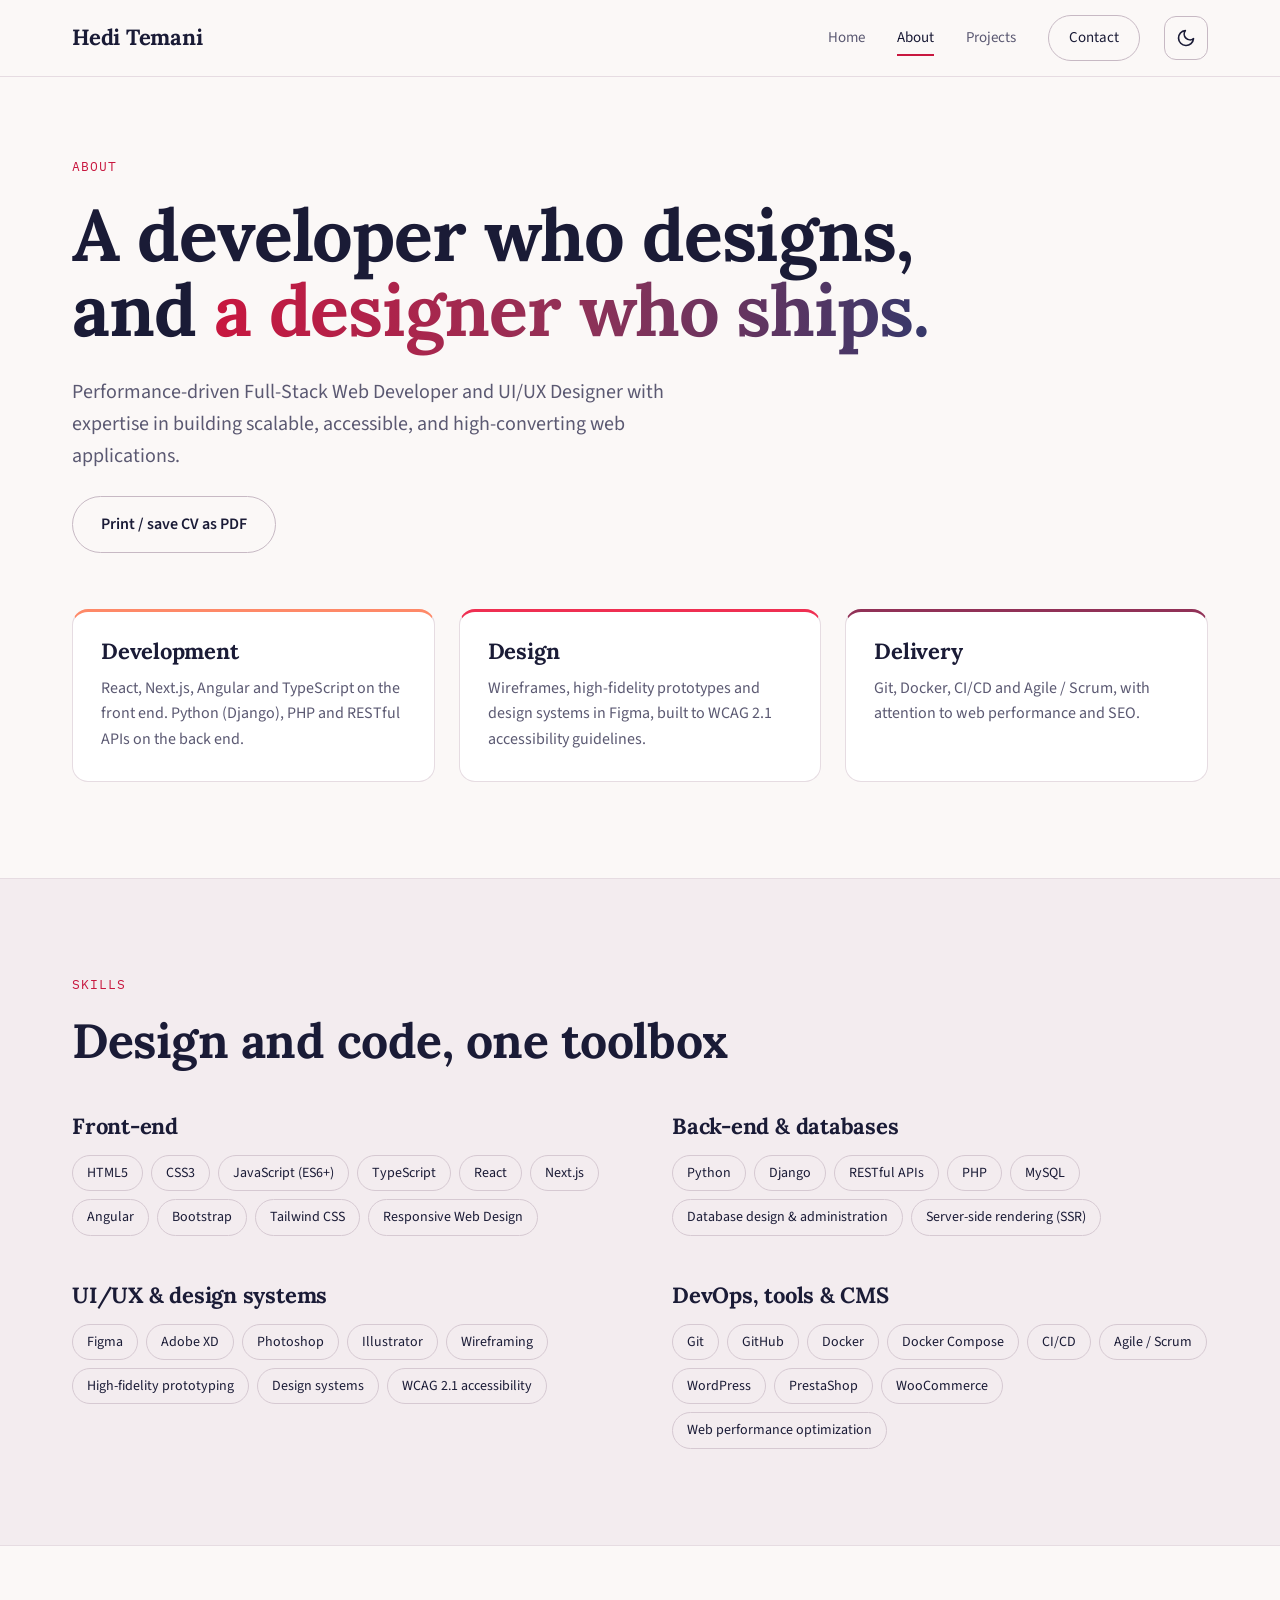
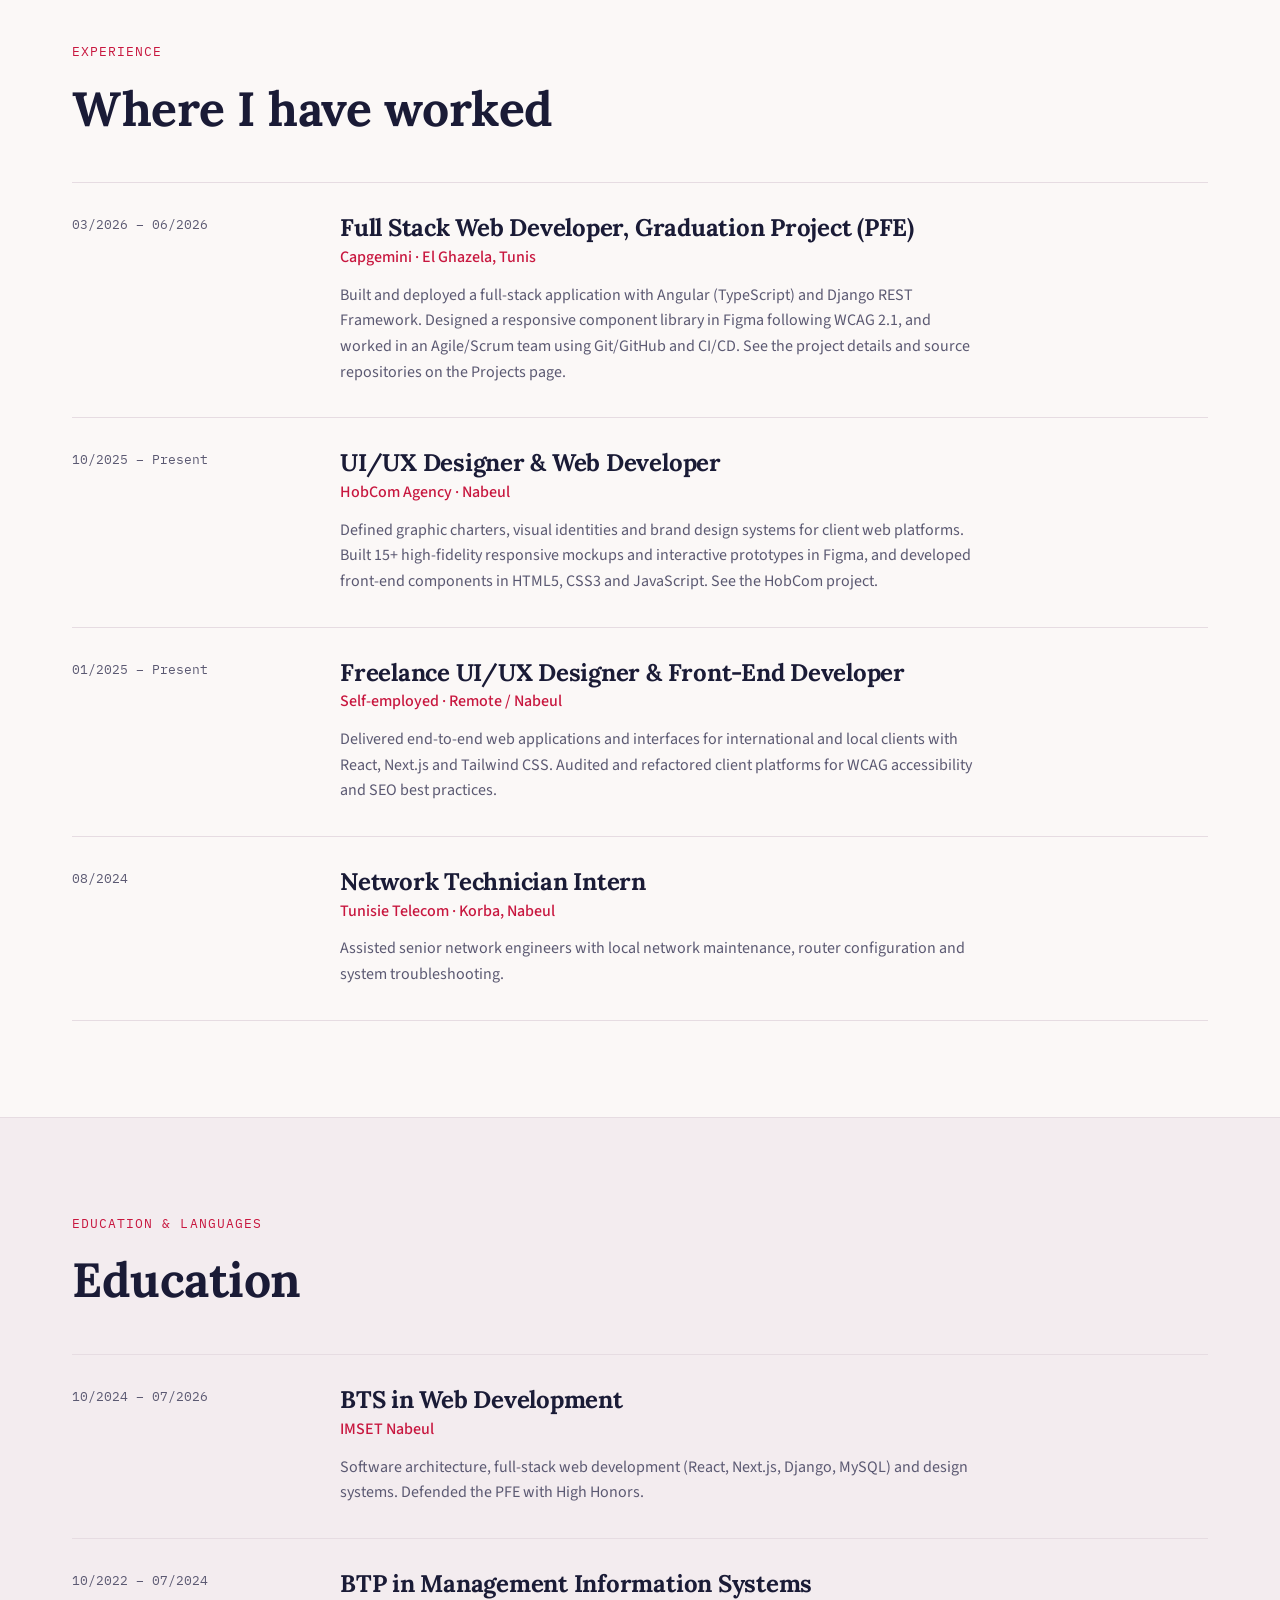
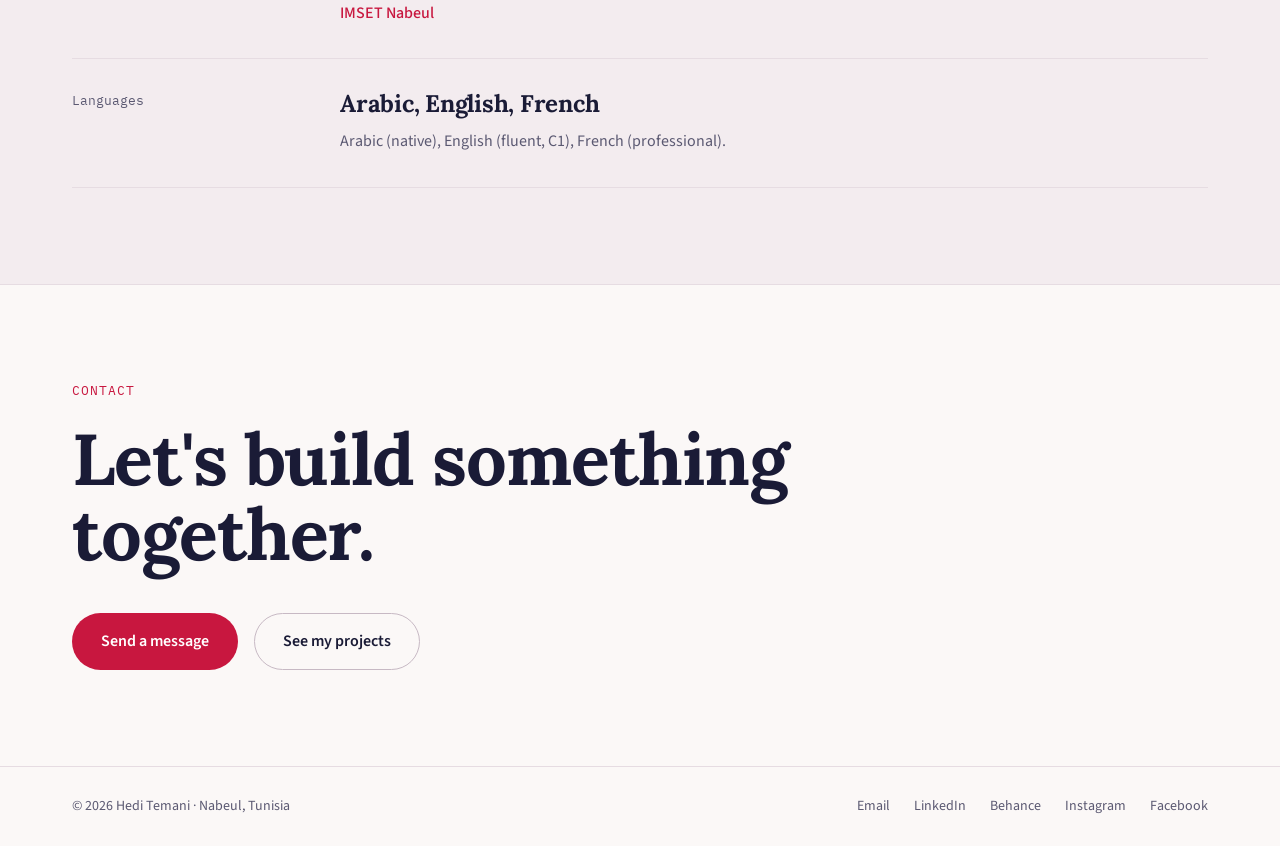
==== commit 7041139a: "Add CV print button, enhance project descriptions, and improve project metrics layout" ====
--- a/about.html
+++ b/about.html
@@ -56,6 +56,7 @@
         <p class="eyebrow">About</p>
         <h1>A developer who designs, and <span class="grad">a designer who ships.</span></h1>
         <p class="lead">Performance-driven Full-Stack Web Developer and UI/UX Designer with expertise in building scalable, accessible, and high-converting web applications.</p>
+        <button class="btn btn-ghost cv-print" type="button" data-print-cv>Print / save CV as PDF</button>
       </div>
     </section>
 
@@ -131,7 +132,7 @@
             <div class="entry-body">
               <h3>Full Stack Web Developer, Graduation Project (PFE)</h3>
               <p class="org">Capgemini · El Ghazela, Tunis</p>
-              <p class="desc">Built and deployed a full-stack application with Angular (TypeScript) and Django REST Framework. Designed a responsive component library in Figma following WCAG 2.1, and worked in an Agile/Scrum team using Git/GitHub and CI/CD.</p>
+              <p class="desc">Built and deployed a full-stack application with Angular (TypeScript) and Django REST Framework. Designed a responsive component library in Figma following WCAG 2.1, and worked in an Agile/Scrum team using Git/GitHub and CI/CD. See the project details and source repositories on the <a href="projects.html#capgemini-pfe">Projects page</a>.</p>
             </div>
           </div>
 
@@ -140,7 +141,7 @@
             <div class="entry-body">
               <h3>UI/UX Designer &amp; Web Developer</h3>
               <p class="org">HobCom Agency · Nabeul</p>
-              <p class="desc">Defined graphic charters, visual identities and brand design systems for client web platforms. Built 15+ high-fidelity responsive mockups and interactive prototypes in Figma, and developed front-end components in HTML5, CSS3 and JavaScript.</p>
+              <p class="desc">Defined graphic charters, visual identities and brand design systems for client web platforms. Built 15+ high-fidelity responsive mockups and interactive prototypes in Figma, and developed front-end components in HTML5, CSS3 and JavaScript. See the <a href="projects.html#hobcom">HobCom project</a>.</p>
             </div>
           </div>
 
--- a/css/styles.css
+++ b/css/styles.css
@@ -556,6 +556,21 @@
   font-size: 1.0625rem;
 }
 
+.project-story {
+  margin-top: 24px;
+  padding-left: 16px;
+  border-left: 2px solid var(--line-strong);
+}
+
+.project-story h3 {
+  font-size: 1rem;
+}
+
+.project-story p {
+  margin-top: 6px;
+  color: var(--muted);
+}
+
 .facts {
   display: grid;
   grid-template-columns: auto 1fr;
@@ -593,6 +608,23 @@
   line-height: 1;
 }
 
+.project-metrics {
+  display: grid;
+  grid-template-columns: repeat(auto-fit, minmax(min(100%, 220px), 1fr));
+  gap: 12px;
+}
+
+.project-metrics .result {
+  gap: 14px;
+  margin-top: 24px;
+  padding: 18px;
+}
+
+.project-metrics .result strong {
+  flex: 0 0 auto;
+  font-size: 2rem;
+}
+
 .project-repos {
   margin-top: 24px;
   padding: 20px;
@@ -637,6 +669,10 @@
 .about-intro + .about-intro {
   margin-top: 20px;
   color: var(--muted);
+}
+
+.cv-print {
+  margin-top: 24px;
 }
 
 .panel {
@@ -1395,3 +1431,70 @@
     animation: none;
   }
 }
+
+@media print {
+  :root,
+  :root[data-theme="dark"],
+  :root[data-theme="light"] {
+    color-scheme: light;
+    --bg: #fff;
+    --bg-alt: #fff;
+    --surface: #fff;
+    --surface-2: #fff;
+    --line: #ccc;
+    --line-strong: #888;
+    --chip-line: #bbb;
+    --text: #111;
+    --muted: #444;
+    --accent: #111;
+    --btn-bg: #fff;
+    --btn-ink: #111;
+    --shadow: transparent;
+  }
+
+  body {
+    background: #fff;
+    color: #111;
+    font-size: 10pt;
+  }
+
+  .site-header,
+  .site-footer,
+  .cta,
+  .cv-print,
+  .skip,
+  .progress {
+    display: none !important;
+  }
+
+  .container {
+    width: 100%;
+    max-width: none;
+    padding: 0;
+  }
+
+  .page-hero,
+  .section,
+  .section-tight {
+    padding: 18px 0;
+  }
+
+  .page-hero h1 {
+    font-size: 28pt;
+  }
+
+  .section-head {
+    margin-bottom: 16px;
+  }
+
+  .panel,
+  .entry,
+  .skill-group {
+    break-inside: avoid;
+  }
+
+  a {
+    color: #111;
+    text-decoration: none;
+  }
+}
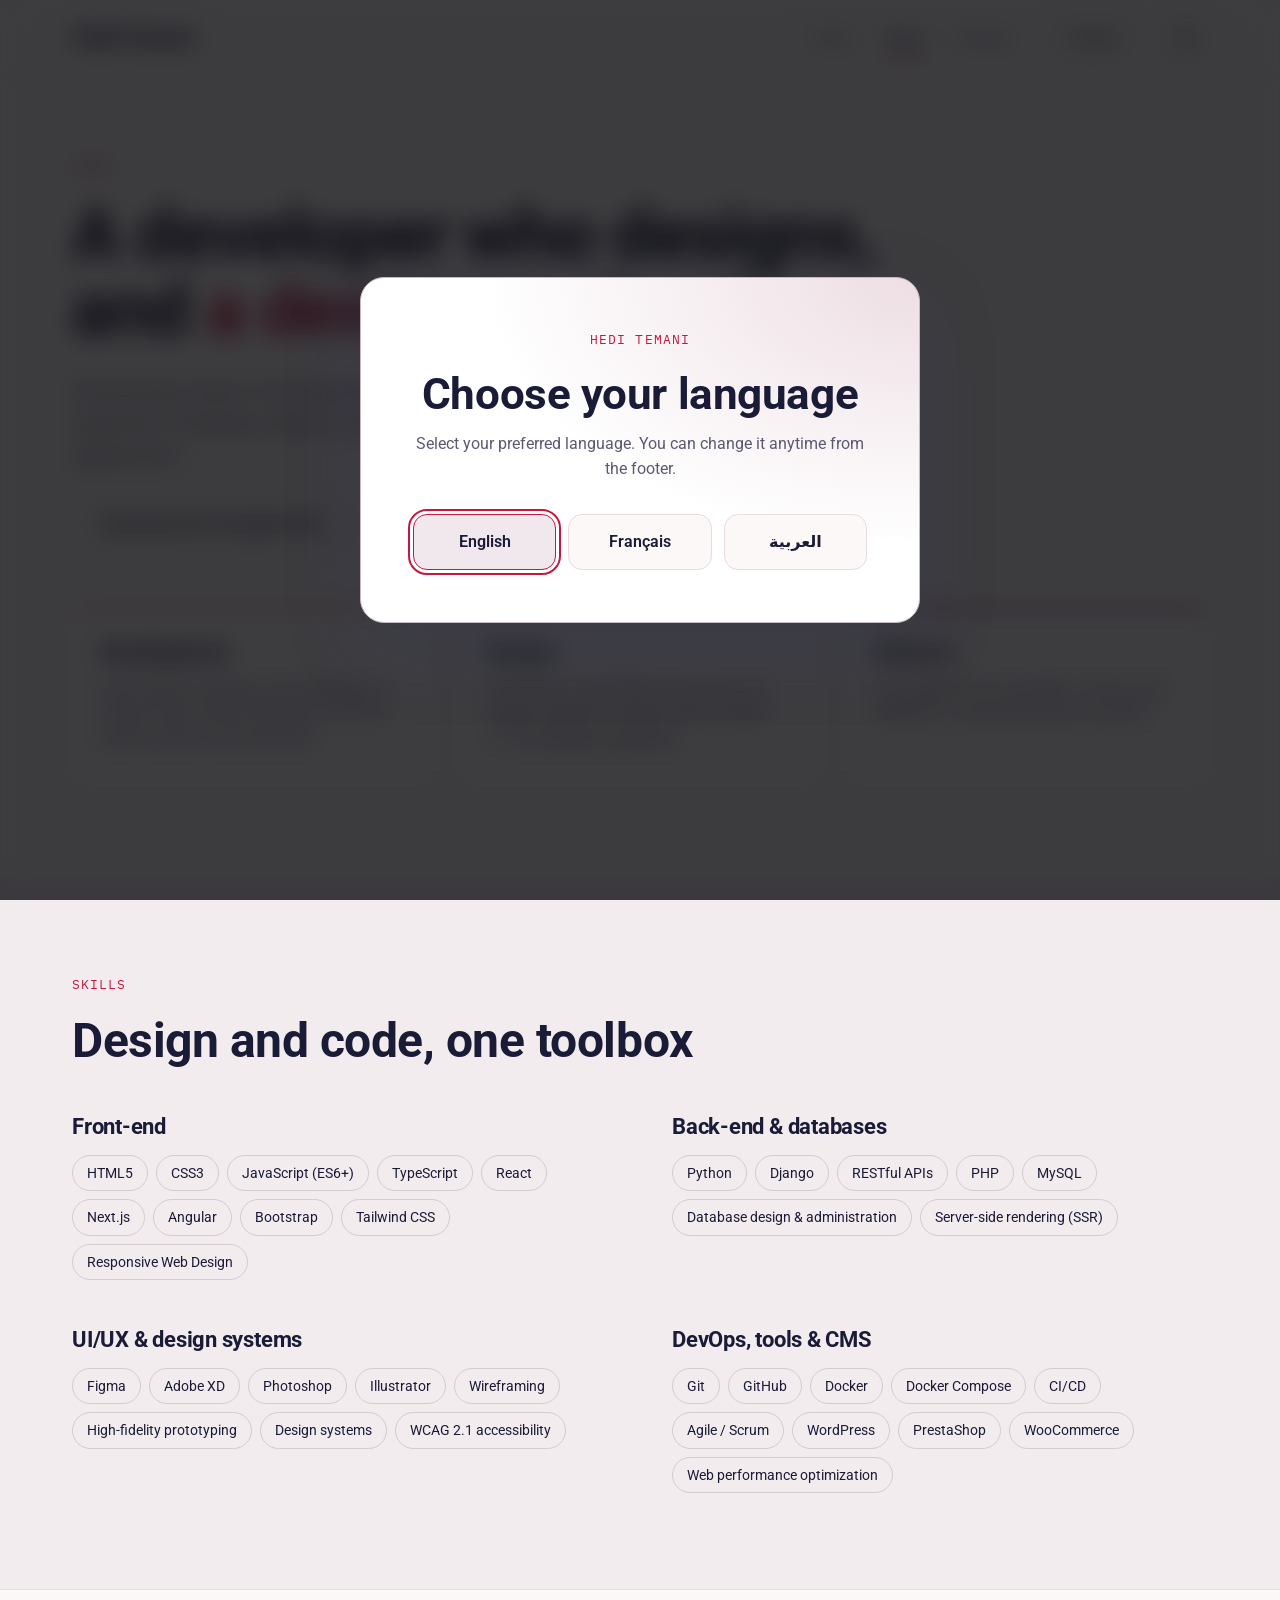
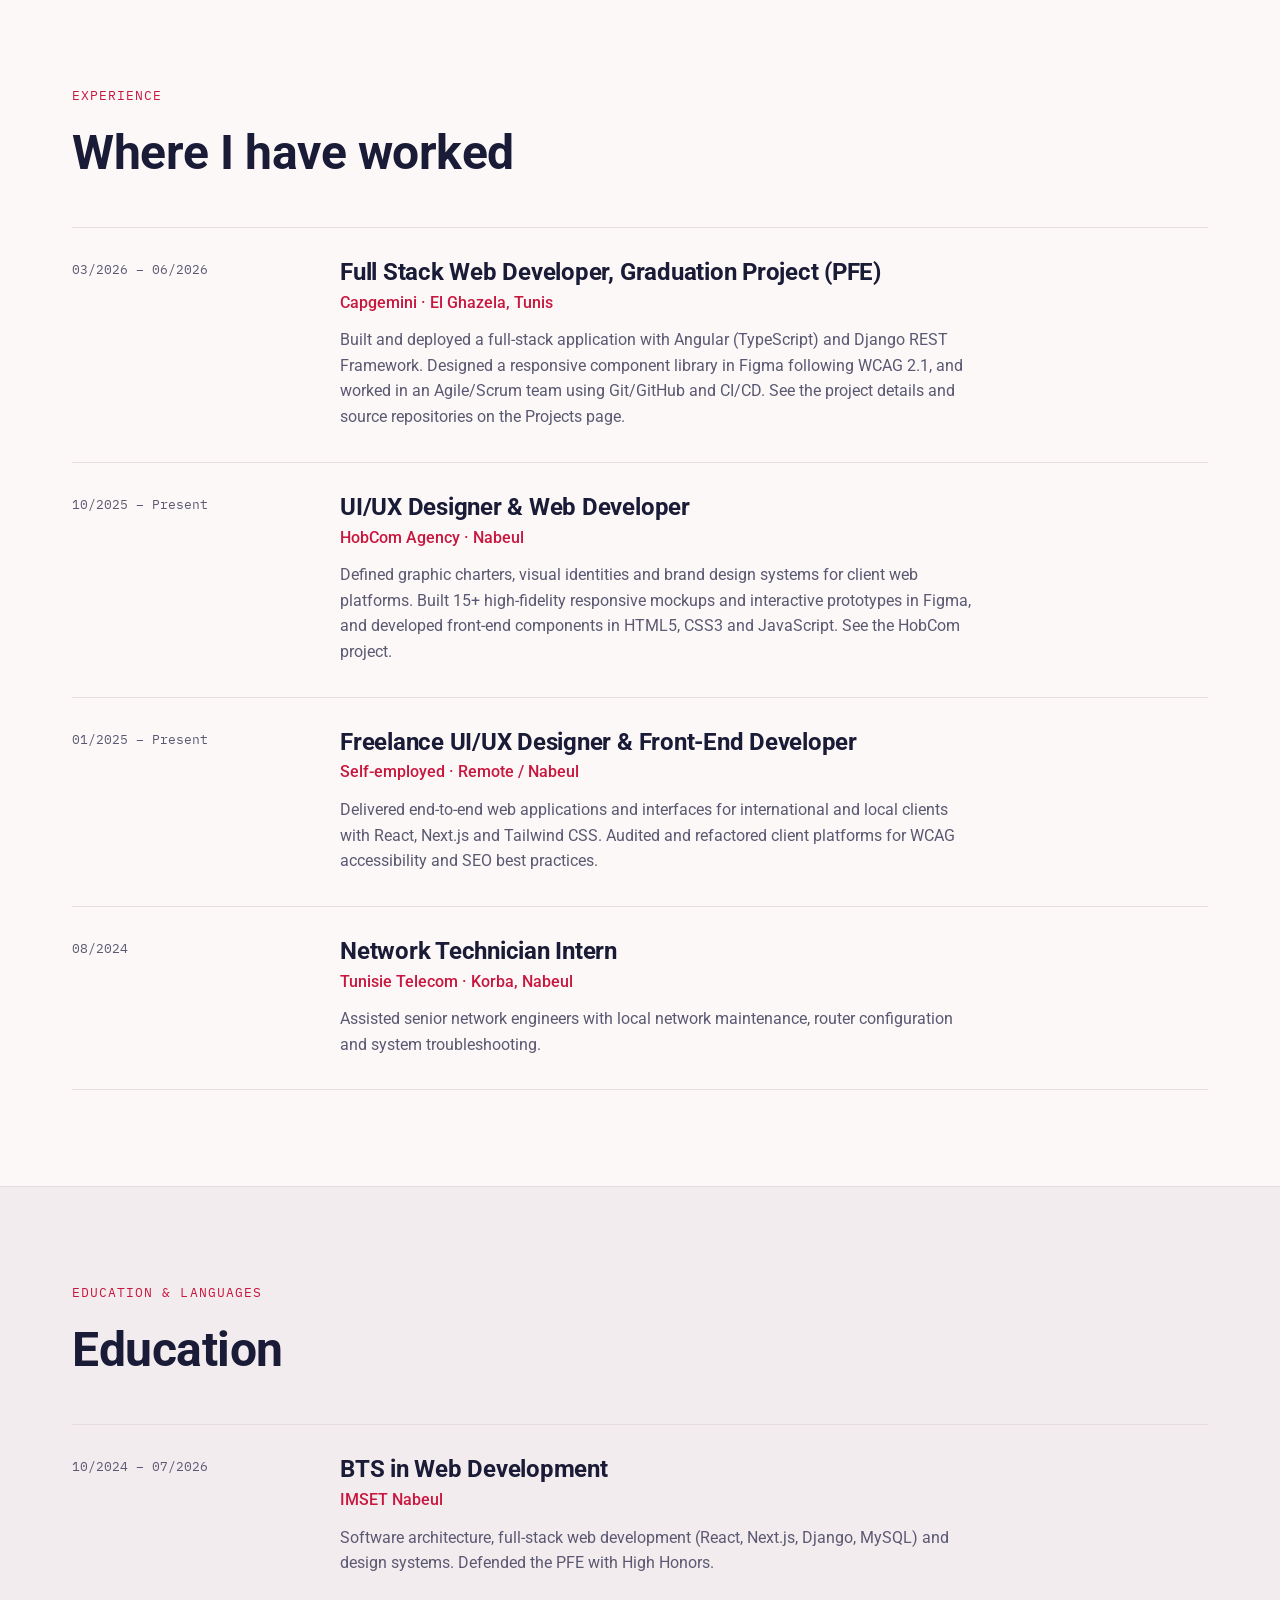
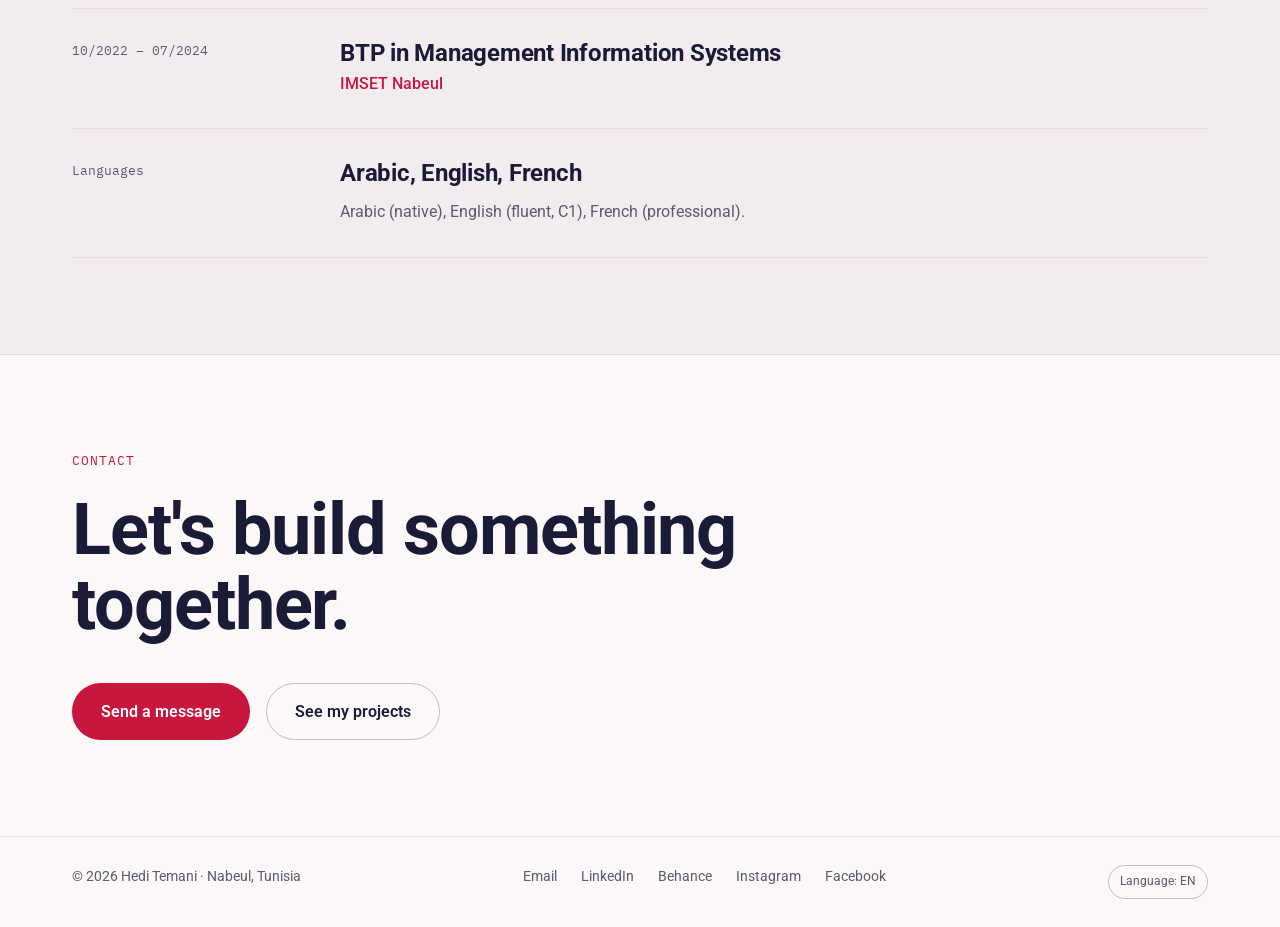
==== commit fb937e54: "Add internationalization support with translations for English, French, and Arabic in i18n.js" ====
--- a/about.html
+++ b/about.html
@@ -12,6 +12,11 @@
           t = window.matchMedia("(prefers-color-scheme: light)").matches ? "light" : "dark";
         }
         document.documentElement.setAttribute("data-theme", t);
+        var language = localStorage.getItem("site-language");
+        if (language === "en" || language === "fr" || language === "ar") {
+          document.documentElement.lang = language;
+          document.documentElement.dir = language === "ar" ? "rtl" : "ltr";
+        }
       } catch (e) {}
     })();
   </script>
@@ -20,8 +25,9 @@
   <link rel="icon" href="data:image/svg+xml,%3Csvg xmlns='http://www.w3.org/2000/svg' viewBox='0 0 32 32'%3E%3Crect width='32' height='32' rx='8' fill='%2307070B'/%3E%3Ctext x='16' y='22' font-size='15' font-family='sans-serif' font-weight='700' text-anchor='middle' fill='%23FE8968'%3EHT%3C/text%3E%3C/svg%3E">
   <link rel="preconnect" href="https://fonts.googleapis.com">
   <link rel="preconnect" href="https://fonts.gstatic.com" crossorigin>
-  <link href="https://fonts.googleapis.com/css2?family=IBM+Plex+Mono:wght@500&family=Lora:wght@500;600;700&family=Source+Sans+3:wght@400;500;600;700&display=swap" rel="stylesheet">
+  <link href="https://fonts.googleapis.com/css2?family=IBM+Plex+Mono:wght@500&family=Roboto:wght@400;500;600;700&display=swap" rel="stylesheet">
   <link rel="stylesheet" href="css/styles.css">
+  <script src="js/i18n.js" defer></script>
   <script src="js/main.js" defer></script>
 </head>
 <body>
@@ -56,7 +62,7 @@
         <p class="eyebrow">About</p>
         <h1>A developer who designs, and <span class="grad">a designer who ships.</span></h1>
         <p class="lead">Performance-driven Full-Stack Web Developer and UI/UX Designer with expertise in building scalable, accessible, and high-converting web applications.</p>
-        <button class="btn btn-ghost cv-print" type="button" data-print-cv>Print / save CV as PDF</button>
+        <a class="btn btn-ghost cv-download" href="assets/hedi-temani-cv.pdf" download="Hedi-Temani-CV.pdf">Download full CV (English PDF)</a>
       </div>
     </section>
 
--- a/css/styles.css
+++ b/css/styles.css
@@ -30,8 +30,8 @@
   --glow-1: rgba(239, 47, 82, 0.2);
   --glow-2: rgba(54, 56, 106, 0.55);
 
-  --font-display: "Lora", Georgia, serif;
-  --font-body: "Source Sans 3", system-ui, -apple-system, "Segoe UI", sans-serif;
+  --font-display: "Roboto", system-ui, -apple-system, "Segoe UI", sans-serif;
+  --font-body: "Roboto", system-ui, -apple-system, "Segoe UI", sans-serif;
   --font-mono: "IBM Plex Mono", ui-monospace, "SFMono-Regular", monospace;
 
   --container: 1200px;
@@ -671,7 +671,7 @@
   color: var(--muted);
 }
 
-.cv-print {
+.cv-download {
   margin-top: 24px;
 }
 
@@ -999,6 +999,152 @@
   display: flex;
   flex-wrap: wrap;
   gap: 8px 24px;
+}
+
+.language-switch {
+  align-self: flex-start;
+  padding: 6px 11px;
+  border: 1px solid var(--line-strong);
+  border-radius: 999px;
+  background: transparent;
+  color: var(--muted);
+  cursor: pointer;
+  font: inherit;
+  font-size: 0.75rem;
+  transition: color 0.2s ease, border-color 0.2s ease, background-color 0.2s ease;
+}
+
+.language-switch:hover {
+  border-color: var(--accent);
+  background: var(--surface);
+  color: var(--text);
+}
+
+.language-overlay {
+  position: fixed;
+  inset: 0;
+  z-index: 2000;
+  display: grid;
+  place-items: center;
+  padding: 24px;
+  background: rgba(7, 7, 11, 0.78);
+  backdrop-filter: blur(12px);
+}
+
+.language-overlay[hidden] {
+  display: none;
+}
+
+.language-dialog {
+  width: min(100%, 560px);
+  padding: clamp(28px, 6vw, 52px);
+  border: 1px solid var(--line-strong);
+  border-radius: 24px;
+  background:
+    radial-gradient(ellipse at 100% 0, var(--glow-2), transparent 55%),
+    var(--surface);
+  box-shadow: 0 24px 80px var(--shadow);
+  text-align: center;
+}
+
+.language-dialog h2 {
+  margin-top: 12px;
+  font-size: clamp(2rem, 6vw, 2.75rem);
+}
+
+.language-dialog-description {
+  max-width: 34rem;
+  margin: 12px auto 0;
+  color: var(--muted);
+}
+
+.language-options {
+  display: grid;
+  grid-template-columns: repeat(3, minmax(0, 1fr));
+  gap: 12px;
+  margin-top: 32px;
+}
+
+.language-option {
+  min-height: 56px;
+  padding: 12px;
+  border: 1px solid var(--line);
+  border-radius: 14px;
+  background: var(--bg);
+  color: var(--text);
+  cursor: pointer;
+  font: inherit;
+  font-weight: 600;
+  transition: border-color 0.2s ease, background-color 0.2s ease, transform 0.2s ease;
+}
+
+.language-option:hover,
+.language-option[aria-pressed="true"] {
+  border-color: var(--accent);
+  background: var(--surface-2);
+}
+
+.language-option:hover {
+  transform: translateY(-2px);
+}
+
+.language-dialog-close {
+  margin-top: 20px;
+  padding: 6px 10px;
+  border: 0;
+  background: transparent;
+  color: var(--muted);
+  cursor: pointer;
+  font: inherit;
+  font-size: 0.875rem;
+}
+
+.language-dialog-close:hover {
+  color: var(--text);
+  text-decoration: underline;
+}
+
+body.language-open {
+  overflow: hidden;
+}
+
+:root[dir="rtl"] body {
+  text-align: right;
+}
+
+:root[lang="ar"] {
+  --font-display: "Roboto", Tahoma, Arial, sans-serif;
+  --font-body: "Roboto", Tahoma, Arial, sans-serif;
+  --font-mono: "IBM Plex Mono", Tahoma, Arial, sans-serif;
+}
+
+:root[dir="rtl"] .contact-extras p {
+  border-right: 2px solid var(--line-strong);
+  border-left: 0;
+}
+
+:root[dir="rtl"] .contact-arrow {
+  margin-right: auto;
+  margin-left: 0;
+}
+
+:root[dir="rtl"] .facts {
+  grid-template-columns: auto 1fr;
+}
+
+:root[dir="rtl"] .facts dd {
+  min-width: 0;
+}
+
+:root[dir="rtl"] .meta {
+  text-transform: none;
+  letter-spacing: 0;
+}
+
+@media (max-width: 480px) {
+  .language-options {
+    grid-template-columns: 1fr;
+  }
 }
 
 /* ---------- Responsive ---------- */
@@ -1430,71 +1576,9 @@
   .hero::after {
     animation: none;
   }
-}
-
-@media print {
-  :root,
-  :root[data-theme="dark"],
-  :root[data-theme="light"] {
-    color-scheme: light;
-    --bg: #fff;
-    --bg-alt: #fff;
-    --surface: #fff;
-    --surface-2: #fff;
-    --line: #ccc;
-    --line-strong: #888;
-    --chip-line: #bbb;
-    --text: #111;
-    --muted: #444;
-    --accent: #111;
-    --btn-bg: #fff;
-    --btn-ink: #111;
-    --shadow: transparent;
-  }
-
-  body {
-    background: #fff;
-    color: #111;
-    font-size: 10pt;
-  }
-
-  .site-header,
-  .site-footer,
-  .cta,
-  .cv-print,
-  .skip,
-  .progress {
-    display: none !important;
-  }
-
-  .container {
-    width: 100%;
-    max-width: none;
-    padding: 0;
-  }
-
-  .page-hero,
-  .section,
-  .section-tight {
-    padding: 18px 0;
-  }
-
-  .page-hero h1 {
-    font-size: 28pt;
-  }
-
-  .section-head {
-    margin-bottom: 16px;
-  }
-
-  .panel,
-  .entry,
-  .skill-group {
-    break-inside: avoid;
-  }
-
-  a {
-    color: #111;
-    text-decoration: none;
-  }
-}
+
+  .language-option,
+  .language-switch {
+    transition: none;
+  }
+}
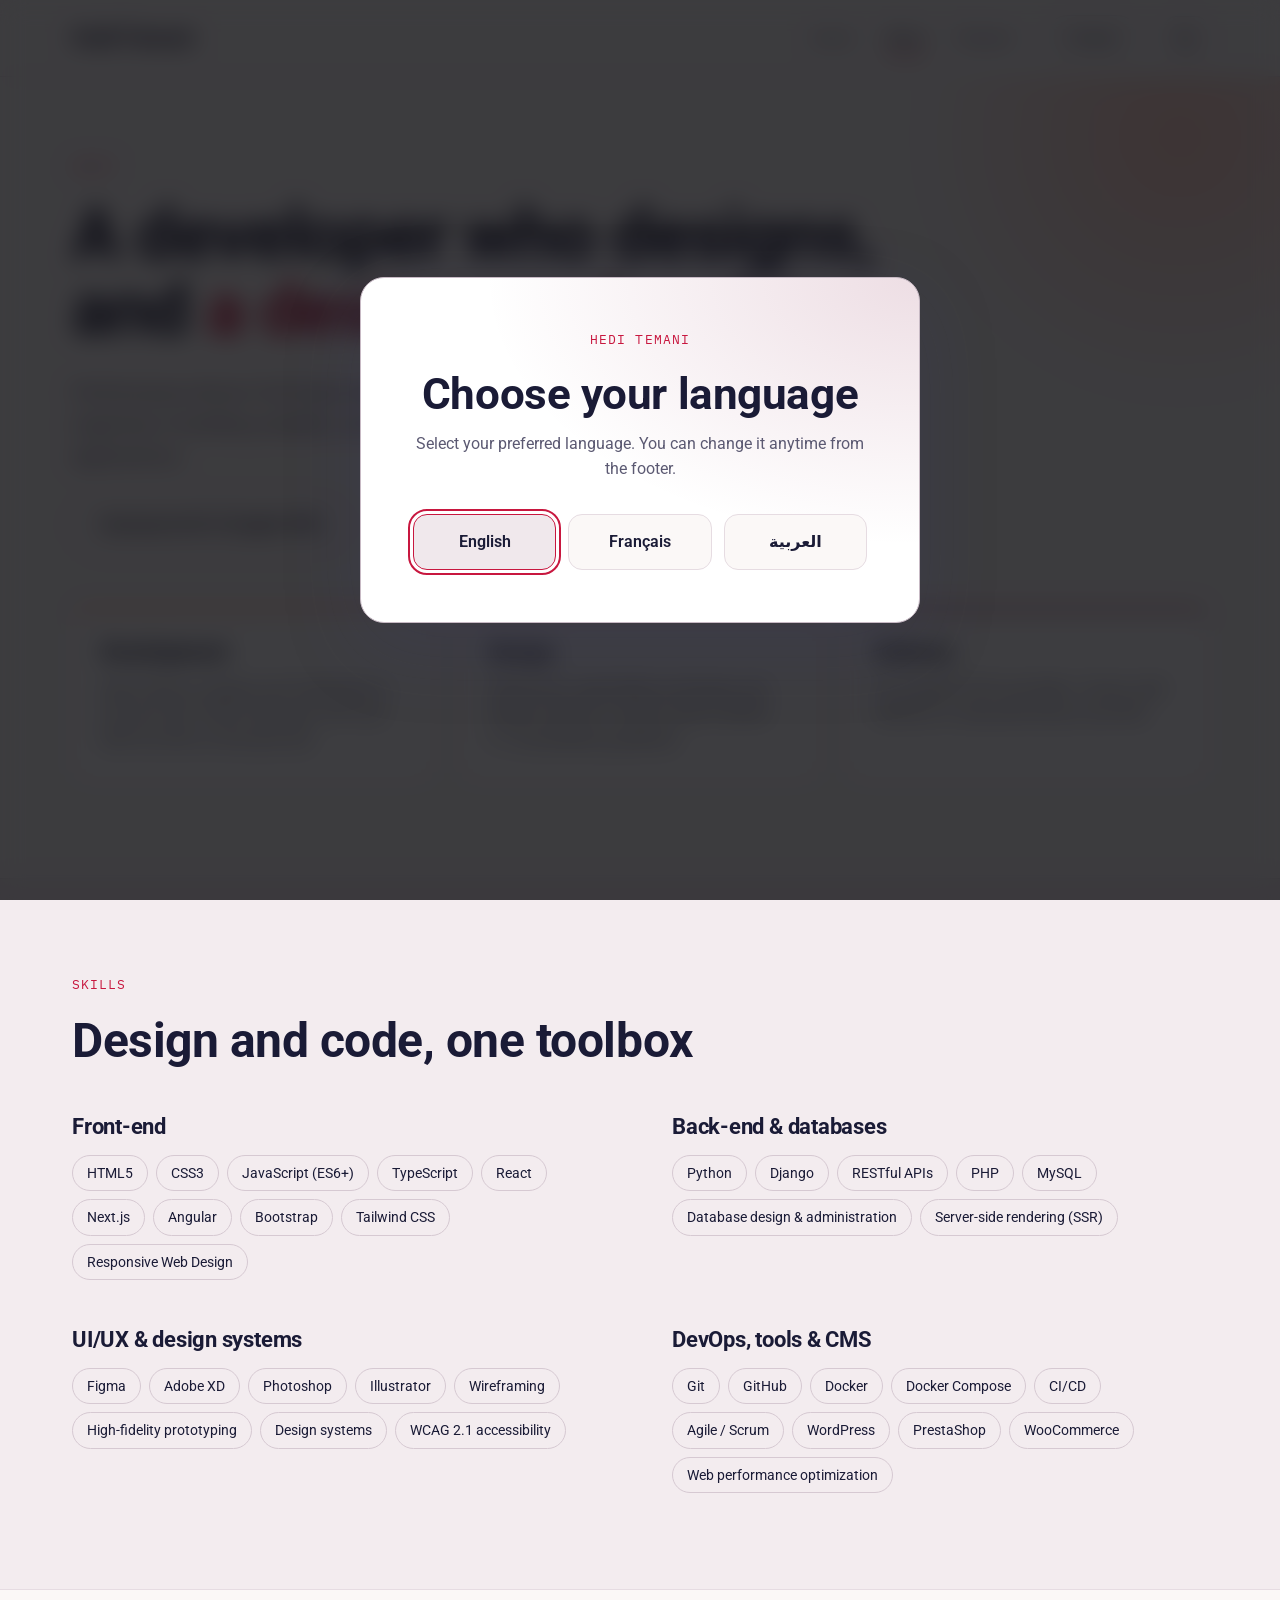
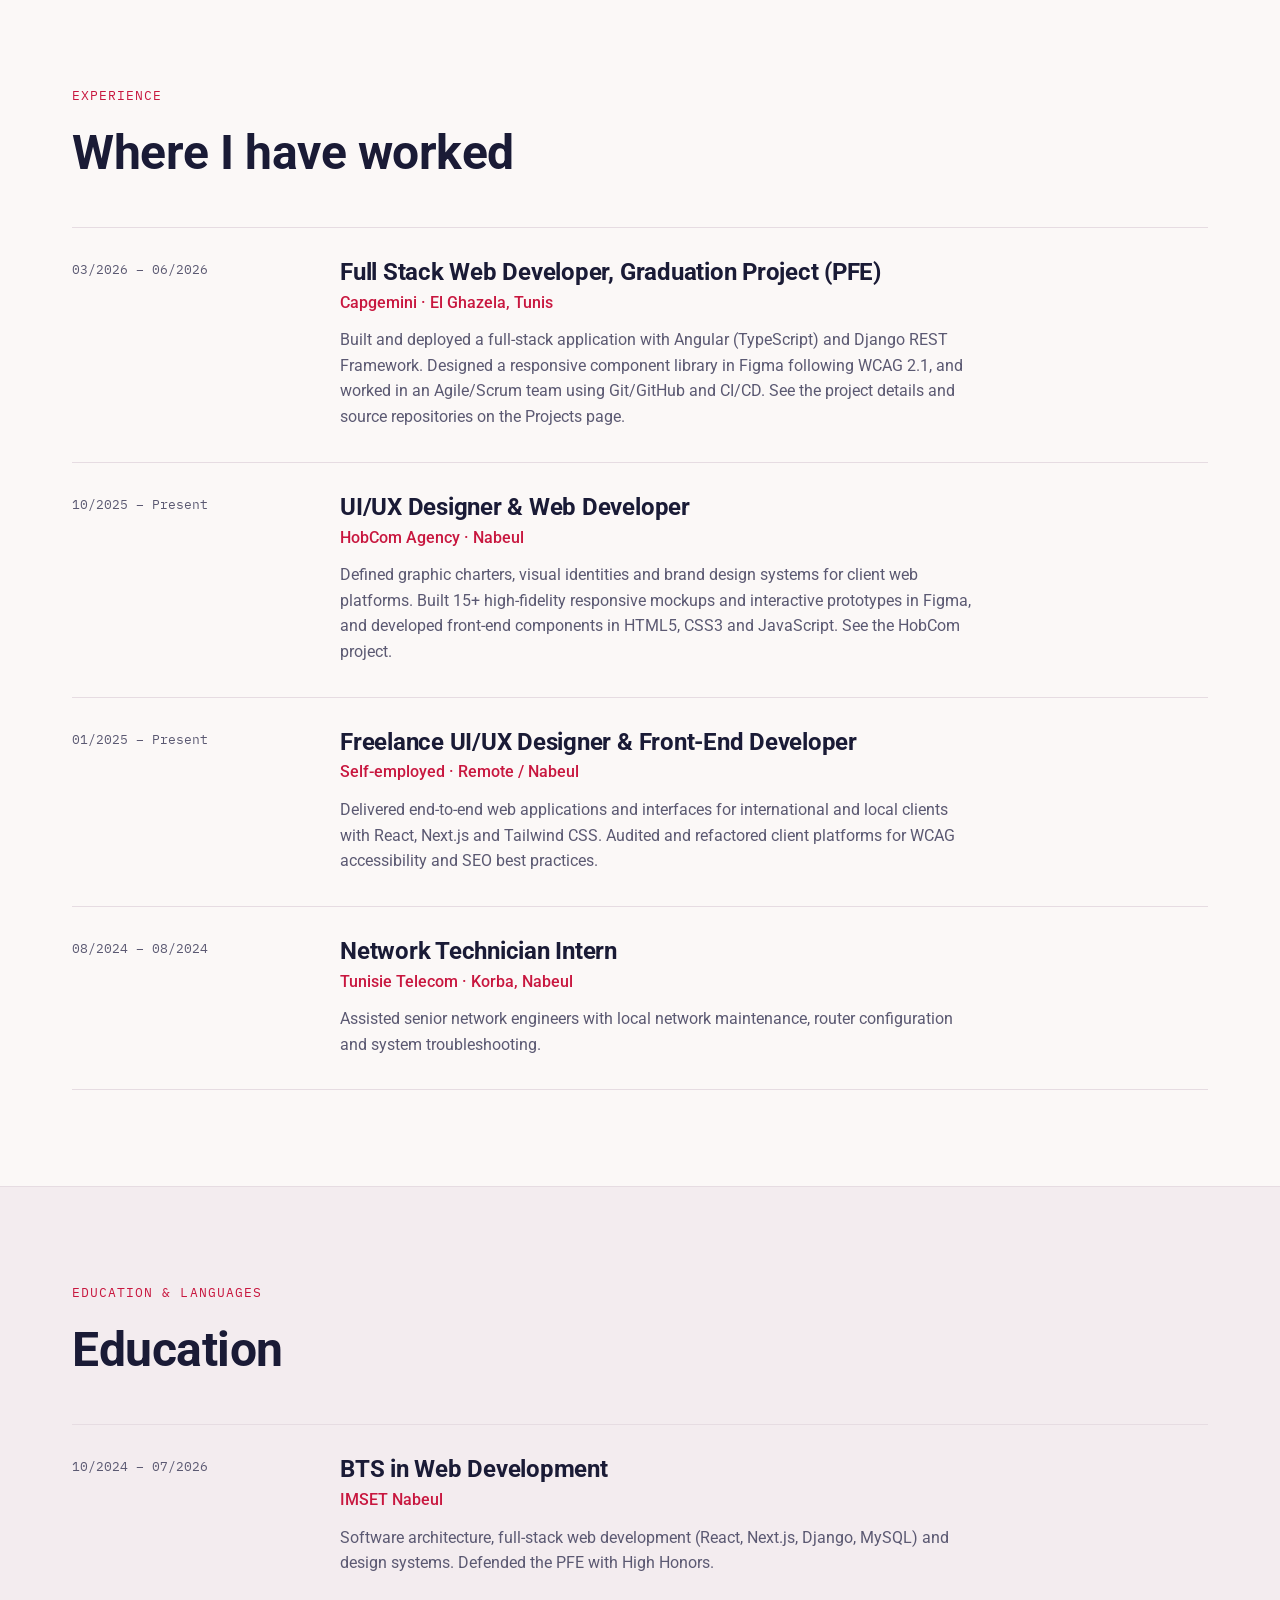
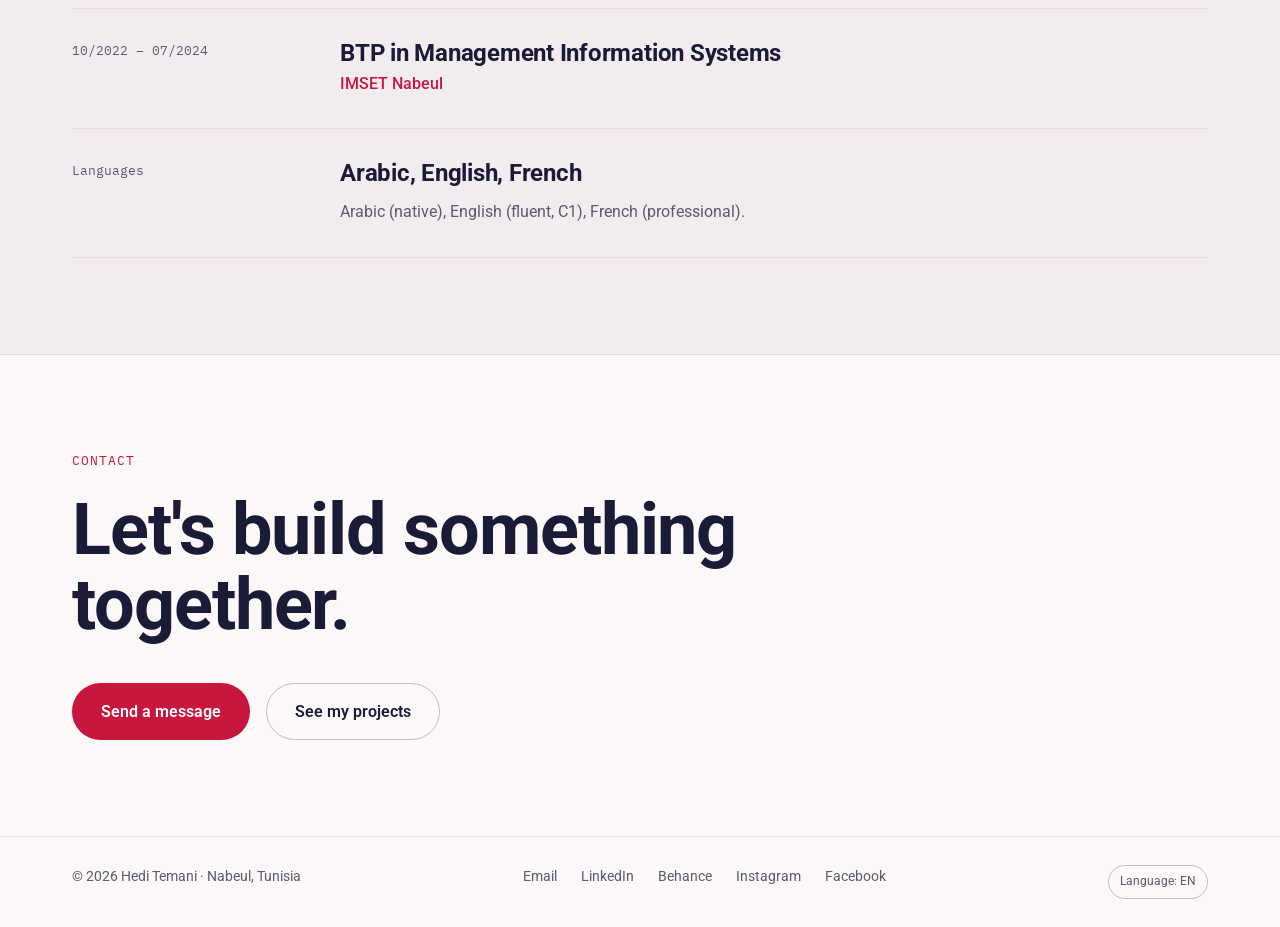
==== commit 933e087e: "Update project descriptions, enhance layout and styling, and improve accessibility features" ====
--- a/about.html
+++ b/about.html
@@ -161,7 +161,7 @@
           </div>
 
           <div class="entry">
-            <p class="entry-date">08/2024</p>
+            <p class="entry-date">08/2024 – 08/2024</p>
             <div class="entry-body">
               <h3>Network Technician Intern</h3>
               <p class="org">Tunisie Telecom · Korba, Nabeul</p>
--- a/css/styles.css
+++ b/css/styles.css
@@ -294,6 +294,7 @@
   display: inline-flex;
   align-items: center;
   justify-content: center;
+  min-height: 48px;
   padding: 15px 28px;
   border: 1px solid transparent;
   border-radius: 999px;
@@ -302,11 +303,13 @@
   cursor: pointer;
   font: inherit;
   font-weight: 600;
+  transition: filter 0.2s ease, transform 0.2s ease, box-shadow 0.2s ease;
 }
 
 .btn:hover {
   text-decoration: none;
   filter: brightness(1.1);
+  transform: translateY(-2px);
 }
 
 .btn:disabled {
@@ -333,24 +336,186 @@
 /* ---------- Sections ---------- */
 
 .hero {
-  padding: 96px 0 72px;
+  padding: 76px 0 72px;
+}
+
+.hero-heading {
+  text-align: center;
 }
 
 .hero h1 {
-  max-width: 960px;
-  font-size: clamp(2.75rem, 7vw, 5.5rem);
+  max-width: 1000px;
+  margin: 0 auto;
+  font-size: clamp(2.75rem, 6.5vw, 5.25rem);
   letter-spacing: -0.015em;
   line-height: 1.02;
 }
 
+.hero-stage {
+  position: relative;
+  width: min(100%, 1050px);
+  height: 560px;
+  margin: 24px auto 0;
+}
+
+.hero-portrait {
+  position: absolute;
+  z-index: 2;
+  bottom: 0;
+  left: 50%;
+  width: min(32%, 340px);
+  height: 490px;
+  margin: 0;
+  overflow: hidden;
+  border: 1px solid var(--line-strong);
+  border-radius: 48% 48% 18px 18px;
+  background: var(--surface);
+  box-shadow: 0 24px 70px var(--shadow);
+  transform: translateX(-50%);
+}
+
+.hero-portrait::after {
+  position: absolute;
+  inset: 45% 0 0;
+  background: linear-gradient(transparent, rgba(7, 7, 11, 0.88));
+  content: "";
+  pointer-events: none;
+}
+
+.hero-portrait img {
+  width: 100%;
+  height: 100%;
+  object-fit: cover;
+  object-position: center 26%;
+}
+
+.hero-portrait figcaption {
+  position: absolute;
+  z-index: 1;
+  right: 0;
+  bottom: 18px;
+  left: 0;
+  color: #fff;
+  font-size: 1.2rem;
+  font-weight: 700;
+  text-align: center;
+}
+
+.hero-project {
+  position: absolute;
+  z-index: 1;
+  display: block;
+  width: min(28%, 290px);
+  padding: 8px;
+  overflow: hidden;
+  border: 1px solid var(--line-strong);
+  border-radius: 16px;
+  background: var(--surface);
+  box-shadow: 0 18px 48px var(--shadow);
+  transition: transform 220ms ease, border-color 220ms ease, box-shadow 220ms ease;
+}
+
+.hero-project:hover {
+  border-color: var(--accent);
+  box-shadow: 0 24px 56px var(--shadow);
+  text-decoration: none;
+}
+
+.hero-project--hobcom {
+  top: 50px;
+  inset-inline-start: 2%;
+  transform: rotate(-4deg);
+}
+
+.hero-project--hobcom:hover {
+  transform: rotate(-1deg) translateY(-5px);
+}
+
+.hero-project--smile {
+  top: 28px;
+  inset-inline-end: 2%;
+  transform: rotate(3deg);
+}
+
+.hero-project--smile:hover {
+  transform: rotate(1deg) translateY(-5px);
+}
+
+.hero-project--capgemini {
+  bottom: 22px;
+  inset-inline-start: 10%;
+  transform: rotate(2deg);
+}
+
+.hero-project--capgemini:hover {
+  transform: rotate(0) translateY(-5px);
+}
+
+.hero-project img {
+  width: 100%;
+  aspect-ratio: 1.7;
+  border-radius: 10px;
+  object-fit: cover;
+}
+
+.hero-project-caption {
+  display: flex;
+  flex-direction: column;
+  gap: 2px;
+  padding: 9px 5px 5px;
+}
+
+.hero-project-title {
+  font-size: 0.8rem;
+  font-weight: 700;
+  line-height: 1.35;
+}
+
+.hero-project-meta {
+  color: var(--muted);
+  font-family: var(--font-mono);
+  font-size: 0.64rem;
+}
+
+.hero-copy {
+  max-width: 820px;
+  margin: 36px auto 0;
+  text-align: center;
+}
+
+.hero-copy .lead {
+  margin: 0 auto;
+}
+
+.hero-copy .btn-row {
+  justify-content: center;
+  margin-top: 28px;
+}
+
 .hero .where {
-  margin-top: 40px;
+  margin-top: 24px;
   color: var(--muted);
   font-size: 0.9375rem;
 }
 
 .page-hero {
+  position: relative;
+  isolation: isolate;
+  overflow: hidden;
   padding: 80px 0 56px;
+}
+
+.page-hero::before {
+  position: absolute;
+  z-index: -1;
+  inset-block-start: -220px;
+  inset-inline-end: -180px;
+  width: min(48vw, 560px);
+  aspect-ratio: 1;
+  border-radius: 50%;
+  background: radial-gradient(circle, var(--glow-1), transparent 68%);
+  content: "";
+  pointer-events: none;
 }
 
 .page-hero h1 {
@@ -471,6 +636,7 @@
   transition: border-color 0.2s, transform 0.2s;
 }
 
+article.card:hover,
 a.card:hover {
   border-color: var(--line-strong);
   text-decoration: none;
@@ -495,6 +661,37 @@
   margin-top: 20px;
   color: var(--accent);
   font-weight: 600;
+}
+
+.card-actions {
+  display: flex;
+  flex-wrap: wrap;
+  align-items: center;
+  gap: 12px 20px;
+  margin-top: 20px;
+}
+
+.card-case-link {
+  gap: 8px;
+  padding: 10px 18px;
+  font-size: 0.875rem;
+}
+
+.card-live-link {
+  color: var(--muted);
+  font-size: 0.875rem;
+  font-weight: 600;
+}
+
+.card-live-link:hover {
+  color: var(--accent);
+}
+
+.impact-note {
+  max-width: 760px;
+  margin-top: 20px;
+  color: var(--muted);
+  font-size: 0.875rem;
 }
 
 .meta {
@@ -539,6 +736,7 @@
   align-items: start;
   padding: 56px 0;
   border-top: 1px solid var(--line);
+  scroll-margin-top: 100px;
 }
 
 .project:last-of-type {
@@ -560,6 +758,15 @@
   margin-top: 24px;
   padding-left: 16px;
   border-left: 2px solid var(--line-strong);
+}
+
+.project-brief {
+  margin-top: 20px;
+  padding: 16px 18px;
+  border: 1px solid var(--line);
+  border-left: 2px solid var(--accent);
+  border-radius: 0 12px 12px 0;
+  background: var(--surface);
 }
 
 .project-story h3 {
@@ -608,6 +815,20 @@
   line-height: 1;
 }
 
+.result > span {
+  min-width: 0;
+}
+
+.result-label {
+  display: block;
+  margin-bottom: 4px;
+  color: var(--muted);
+  font-family: var(--font-mono);
+  font-size: 0.6875rem;
+  letter-spacing: 0.04em;
+  text-transform: uppercase;
+}
+
 .project-metrics {
   display: grid;
   grid-template-columns: repeat(auto-fit, minmax(min(100%, 220px), 1fr));
@@ -623,6 +844,10 @@
 .project-metrics .result strong {
   flex: 0 0 auto;
   font-size: 2rem;
+}
+
+.project-metrics .result {
+  align-items: flex-start;
 }
 
 .project-repos {
@@ -800,7 +1025,17 @@
 
 .hp {
   position: absolute;
-  left: -9999px;
+  left: 0;
+  width: 1px;
+  height: 1px;
+  padding: 0;
+  margin: -1px;
+  overflow: hidden;
+  clip: rect(0, 0, 0, 0);
+  clip-path: inset(50%);
+  white-space: nowrap;
+  border: 0;
+  pointer-events: none;
 }
 
 .contact-aside {
@@ -1128,6 +1363,19 @@
   margin-left: 0;
 }
 
+:root[dir="rtl"] .project-story {
+  padding-right: 16px;
+  padding-left: 0;
+  border-right: 2px solid var(--line-strong);
+  border-left: 0;
+}
+
+:root[dir="rtl"] .project-brief {
+  border-right: 2px solid var(--accent);
+  border-left: 1px solid var(--line);
+  border-radius: 12px 0 0 12px;
+}
+
 :root[dir="rtl"] .facts {
   grid-template-columns: auto 1fr;
 }
@@ -1139,6 +1387,14 @@
 :root[dir="rtl"] .meta {
   text-transform: none;
   letter-spacing: 0;
+}
+
+:root[dir="rtl"] .project .meta,
+:root[dir="rtl"] .card .meta,
+:root[dir="rtl"] .entry-date {
+  direction: ltr;
+  text-align: right;
+  unicode-bidi: isolate;
 }
 
 @media (max-width: 480px) {
@@ -1201,7 +1457,82 @@
   }
 
   .hero {
-    padding: 56px 0 48px;
+    padding: 72px 0 48px;
+  }
+
+  .hero-stage {
+    display: grid;
+    width: 100%;
+    height: auto;
+    grid-template-columns: repeat(2, minmax(0, 1fr));
+    gap: 12px;
+    margin-top: 28px;
+  }
+
+  .hero-portrait {
+    position: relative;
+    bottom: auto;
+    left: auto;
+    width: min(82%, 320px);
+    height: clamp(370px, 112vw, 450px);
+    grid-column: 1 / -1;
+    grid-row: 1;
+    justify-self: center;
+    transform: none;
+  }
+
+  .hero-project {
+    position: relative;
+    top: auto;
+    right: auto;
+    bottom: auto;
+    left: auto;
+    width: 100%;
+    padding: 6px;
+    inset-inline: auto;
+    border-radius: 12px;
+    transform: none;
+  }
+
+  .hero-project:hover {
+    transform: translateY(-3px);
+  }
+
+  .hero-project--hobcom {
+    grid-column: 1;
+    grid-row: 2;
+  }
+
+  .hero-project--smile {
+    grid-column: 2;
+    grid-row: 2;
+  }
+
+  .hero-project--capgemini {
+    width: min(80%, 340px);
+    grid-column: 1 / -1;
+    grid-row: 3;
+    justify-self: center;
+  }
+
+  .hero-project-caption {
+    padding: 7px 3px 3px;
+  }
+
+  .hero-project-title {
+    font-size: 0.72rem;
+  }
+
+  .hero-project-meta {
+    font-size: 0.58rem;
+  }
+
+  .hero-copy {
+    margin-top: 28px;
+  }
+
+  .hero-copy .btn-row {
+    align-items: center;
   }
 
   .page-hero {
